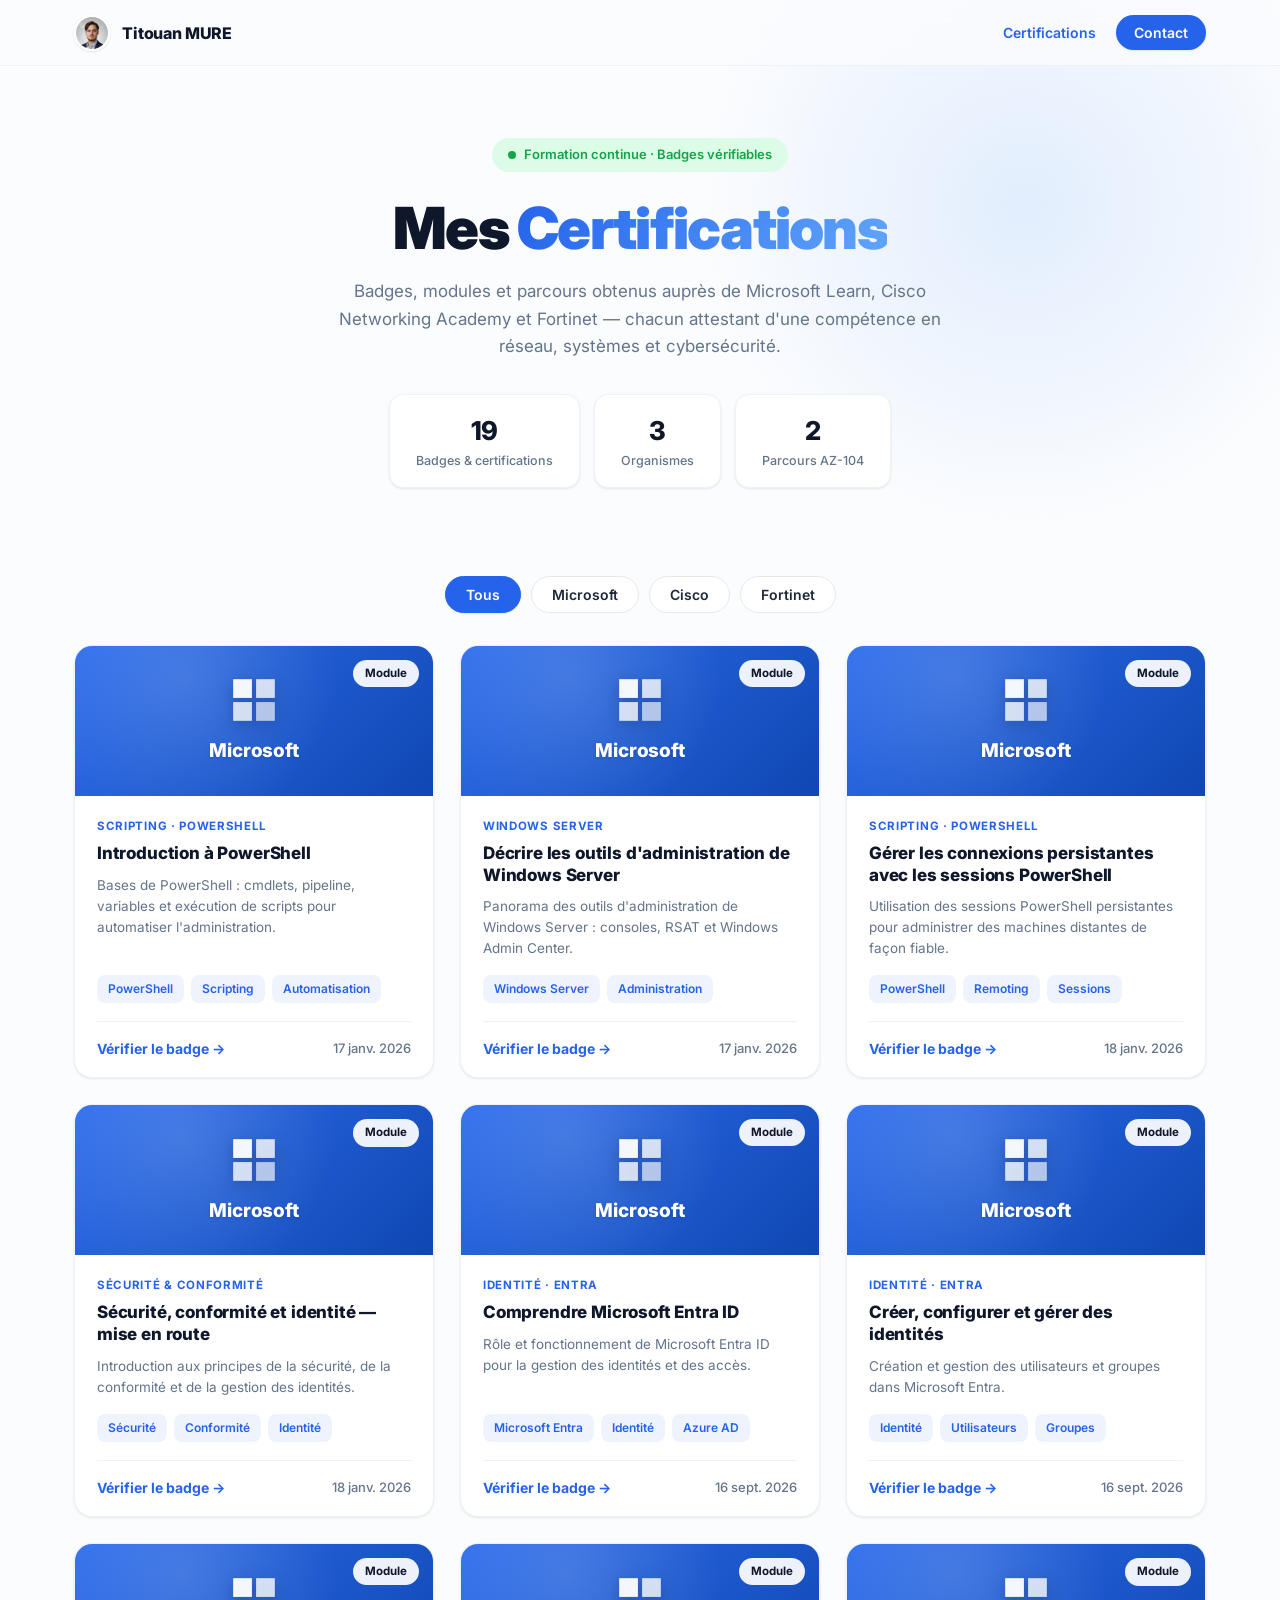
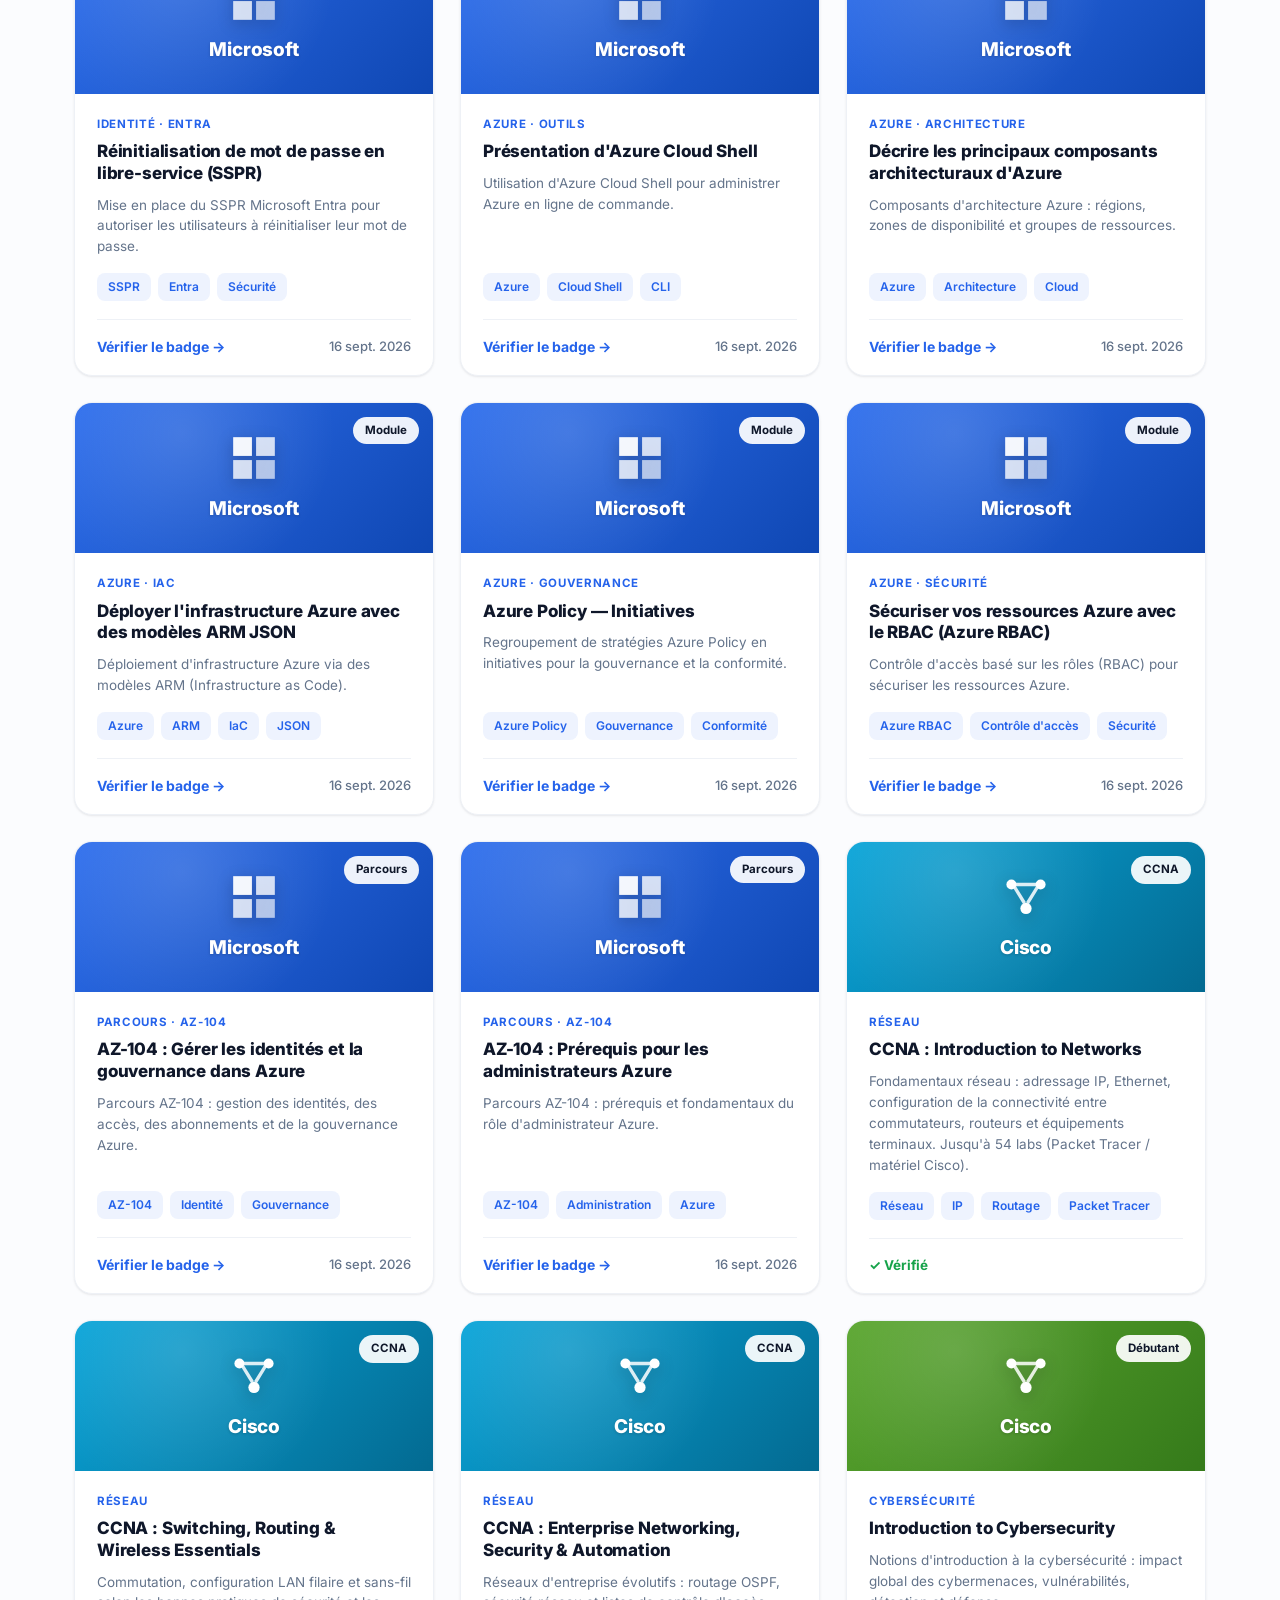
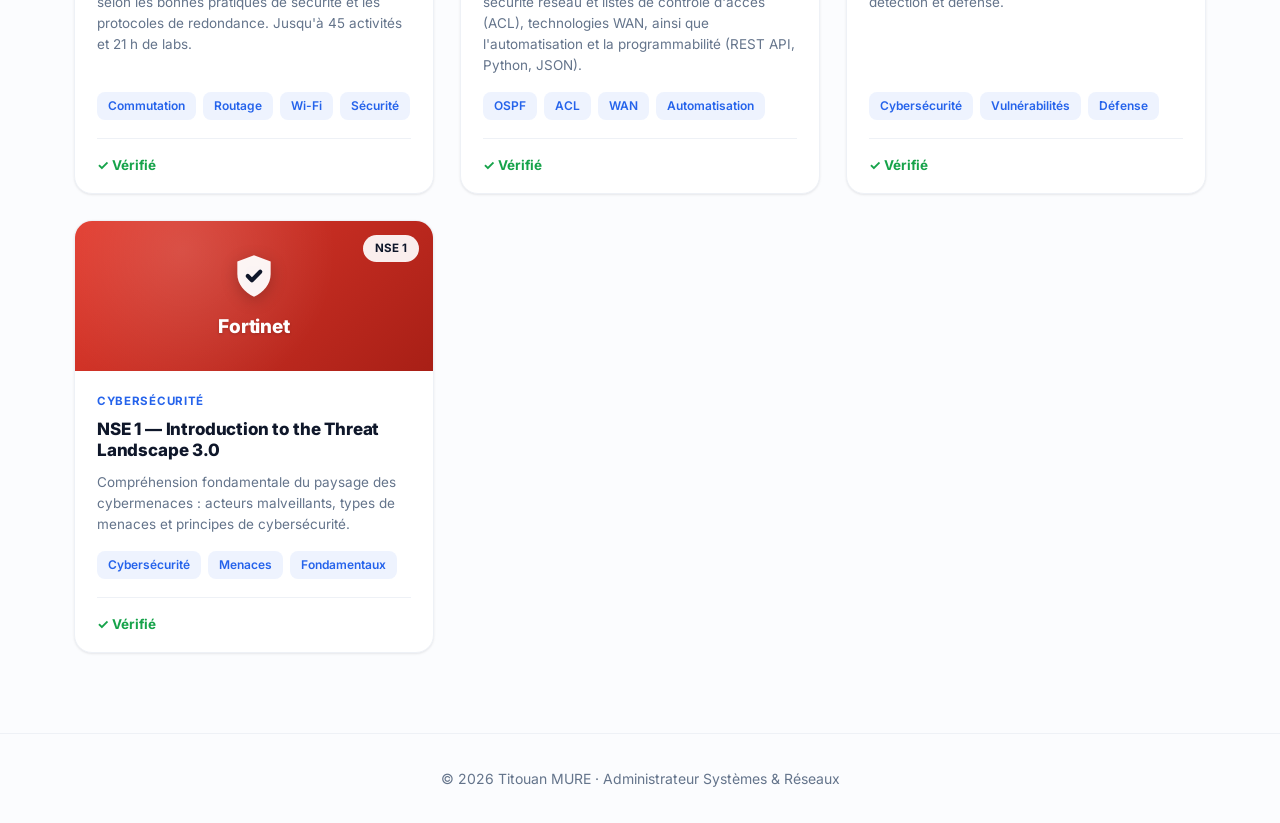
==== certifications.html @ 8bec6285 "💄 feat: photo de profil + popup de contact Personnalisation de l'en-tête et ajout d'un point de cont" ====
<!DOCTYPE html>
<html lang="fr">
<head>
<meta charset="UTF-8">
<meta name="viewport" content="width=device-width, initial-scale=1.0">
<title>Certifications — Titouan MURE</title>
<meta name="description" content="Certifications et badges de Titouan MURE — Microsoft Learn, Cisco Networking Academy, Fortinet.">
<link rel="preconnect" href="https://fonts.googleapis.com">
<link rel="preconnect" href="https://fonts.gstatic.com" crossorigin>
<link href="https://fonts.googleapis.com/css2?family=Inter:wght@400;500;600;700;800;900&display=swap" rel="stylesheet">
<style>
  :root{
    --blue:#2563eb;--blue-dark:#1d4ed8;--blue-light:#60a5fa;
    --ink:#0f172a;--ink-soft:#1e293b;--gray:#64748b;--gray-light:#94a3b8;
    --bg:#fbfcfe;--card:#ffffff;--border:#e5e7eb;--border-soft:#eef1f6;
    --green:#16a34a;--green-bg:#dcfce7;
    --shadow-sm:0 1px 2px rgba(15,23,42,.04),0 1px 3px rgba(15,23,42,.06);
    --shadow-lg:0 20px 40px -12px rgba(15,23,42,.16);
    --radius:18px;
  }
  *{margin:0;padding:0;box-sizing:border-box}
  html{scroll-behavior:smooth}
  body{
    font-family:'Inter',-apple-system,BlinkMacSystemFont,'Segoe UI',sans-serif;
    background:var(--bg);color:var(--ink);line-height:1.5;
    -webkit-font-smoothing:antialiased;min-height:100vh;position:relative;overflow-x:hidden;
  }
  body::before{
    content:"";position:fixed;top:-20%;right:-10%;width:60vw;height:60vw;
    background:radial-gradient(circle at center,rgba(96,165,250,.16),transparent 60%);
    z-index:0;pointer-events:none;
  }
  a{text-decoration:none;color:inherit}
  .container{max-width:1180px;margin:0 auto;padding:0 24px}

  /* NAV */
  nav{position:sticky;top:0;z-index:100;background:rgba(251,252,254,.8);
    backdrop-filter:blur(12px);-webkit-backdrop-filter:blur(12px);border-bottom:1px solid var(--border-soft);}
  .nav-inner{max-width:1180px;margin:0 auto;padding:14px 24px;display:flex;align-items:center;justify-content:space-between;gap:16px;}
  .brand{display:flex;align-items:center;gap:12px;font-weight:800;font-size:16px;letter-spacing:-.01em}
  .brand .avatar{width:36px;height:36px;border-radius:50%;object-fit:cover;
    box-shadow:var(--shadow-sm);border:2px solid #fff;}
  .nav-links{display:flex;align-items:center;gap:8px}
  .nav-links a{color:var(--gray);font-size:14px;font-weight:500;padding:8px 12px;border-radius:8px;transition:.15s}
  .nav-links a:hover{color:var(--ink);background:rgba(37,99,235,.06)}
  .nav-links a.active{color:var(--blue);font-weight:600}
  .btn-contact{background:var(--blue);color:#fff!important;padding:9px 18px!important;border-radius:999px;font-weight:600;box-shadow:var(--shadow-sm);transition:.15s;border:none;cursor:pointer;font-family:inherit;font-size:14px}
  .btn-contact:hover{background:var(--blue-dark)!important}
  @media(max-width:640px){.nav-links a:not(.btn-contact){display:none}}

  /* HEADER */
  header.page-head{position:relative;z-index:1;padding:72px 0 40px;text-align:center}
  .pill-badge{display:inline-flex;align-items:center;gap:8px;background:var(--green-bg);color:var(--green);
    font-size:13px;font-weight:600;padding:7px 16px;border-radius:999px;margin-bottom:26px}
  .pill-badge .dot{width:8px;height:8px;border-radius:50%;background:var(--green)}
  header.page-head h1{font-size:clamp(38px,6vw,58px);font-weight:900;letter-spacing:-.03em;line-height:1.05}
  header.page-head h1 .grad{background:linear-gradient(120deg,var(--blue),var(--blue-light));
    -webkit-background-clip:text;background-clip:text;color:transparent}
  header.page-head p{max-width:640px;margin:20px auto 0;color:var(--gray);font-size:17px;line-height:1.6}
  .stats{display:flex;justify-content:center;gap:14px;flex-wrap:wrap;margin-top:34px}
  .stat{background:var(--card);border:1px solid var(--border-soft);border-radius:14px;padding:16px 26px;box-shadow:var(--shadow-sm);min-width:120px}
  .stat .num{font-size:26px;font-weight:800;color:var(--ink);letter-spacing:-.02em}
  .stat .lbl{font-size:12.5px;color:var(--gray);font-weight:500;margin-top:2px}

  /* FILTERS */
  .filters{display:flex;gap:10px;flex-wrap:wrap;justify-content:center;position:relative;z-index:1;margin:48px 0 32px}
  .filter{background:var(--card);border:1px solid var(--border);color:var(--ink-soft);font-size:14px;font-weight:600;
    padding:9px 20px;border-radius:999px;cursor:pointer;transition:.15s;font-family:inherit}
  .filter:hover{border-color:var(--blue);color:var(--blue)}
  .filter.active{background:var(--blue);border-color:var(--blue);color:#fff;box-shadow:var(--shadow-sm)}

  /* GRID */
  .grid{display:grid;grid-template-columns:repeat(auto-fill,minmax(320px,1fr));gap:26px;position:relative;z-index:1;padding-bottom:80px}
  .card{background:var(--card);border:1px solid var(--border-soft);border-radius:var(--radius);overflow:hidden;
    box-shadow:var(--shadow-sm);transition:transform .2s,box-shadow .2s;display:flex;flex-direction:column}
  .card:hover{transform:translateY(-4px);box-shadow:var(--shadow-lg)}
  .card-banner{position:relative;height:150px;display:flex;flex-direction:column;align-items:center;justify-content:center;gap:12px;color:#fff}
  .card-banner::after{content:"";position:absolute;inset:0;background:radial-gradient(circle at 30% 20%,rgba(255,255,255,.14),transparent 55%)}
  .card-banner .issuer-ico{width:50px;height:50px;position:relative;z-index:1;filter:drop-shadow(0 4px 8px rgba(0,0,0,.22))}
  .card-banner .issuer-name{font-size:19px;font-weight:800;letter-spacing:-.01em;position:relative;z-index:1;text-shadow:0 1px 3px rgba(0,0,0,.18)}
  .card-banner .level{position:absolute;top:14px;right:14px;z-index:2;background:rgba(255,255,255,.92);color:var(--ink);
    font-size:11.5px;font-weight:700;padding:5px 12px;border-radius:999px;backdrop-filter:blur(4px)}
  .card-body{padding:22px 22px 18px;display:flex;flex-direction:column;flex:1}
  .card-cat{font-size:11.5px;font-weight:700;letter-spacing:.06em;text-transform:uppercase;color:var(--blue);margin-bottom:8px}
  .card-title{font-size:17px;font-weight:800;letter-spacing:-.01em;line-height:1.28;color:var(--ink)}
  .card-desc{color:var(--gray);font-size:13.5px;line-height:1.55;margin-top:10px;flex:1}
  .tags{display:flex;flex-wrap:wrap;gap:7px;margin-top:16px}
  .tag{font-size:12px;font-weight:600;padding:5px 11px;border-radius:8px;background:rgba(37,99,235,.08);color:var(--blue)}
  .card-foot{display:flex;align-items:center;justify-content:space-between;margin-top:18px;padding-top:16px;border-top:1px solid var(--border-soft)}
  .verify{display:inline-flex;align-items:center;gap:6px;color:var(--blue);font-size:14px;font-weight:700;transition:.15s}
  .verify:hover{gap:9px}
  .verified{display:inline-flex;align-items:center;gap:6px;color:var(--green);font-size:13.5px;font-weight:700}
  .card-date{font-size:13px;color:var(--gray);font-weight:500}

  footer{border-top:1px solid var(--border-soft);position:relative;z-index:1;padding:34px 0;text-align:center;color:var(--gray);font-size:14px}

  /* CONTACT MODAL */
  .modal-overlay{position:fixed;inset:0;z-index:200;background:rgba(15,23,42,.45);
    backdrop-filter:blur(4px);-webkit-backdrop-filter:blur(4px);
    display:flex;align-items:center;justify-content:center;padding:20px;
    opacity:0;visibility:hidden;transition:opacity .2s,visibility .2s}
  .modal-overlay.open{opacity:1;visibility:visible}
  .modal{background:var(--card);border-radius:22px;padding:28px 26px;max-width:400px;width:100%;
    box-shadow:var(--shadow-lg);transform:translateY(12px) scale(.98);transition:transform .2s;position:relative}
  .modal-overlay.open .modal{transform:translateY(0) scale(1)}
  .modal h3{font-size:21px;font-weight:800;letter-spacing:-.01em}
  .modal .sub{color:var(--gray);font-size:14px;margin-top:4px;margin-bottom:22px}
  .modal-close{position:absolute;top:18px;right:18px;width:32px;height:32px;border:none;cursor:pointer;
    background:var(--border-soft);border-radius:50%;color:var(--gray);font-size:16px;
    display:flex;align-items:center;justify-content:center;transition:.15s}
  .modal-close:hover{background:var(--border);color:var(--ink)}
  .contact-row{display:flex;align-items:center;gap:14px;padding:14px 16px;border-radius:14px;
    border:1px solid var(--border-soft);margin-bottom:12px;transition:.15s;color:var(--ink)}
  .contact-row:last-child{margin-bottom:0}
  .contact-row:hover{border-color:var(--blue);background:rgba(37,99,235,.04);transform:translateY(-1px)}
  .contact-row .ci{width:42px;height:42px;border-radius:11px;flex-shrink:0;
    display:flex;align-items:center;justify-content:center}
  .contact-row .ci.mail{background:rgba(37,99,235,.1)}
  .contact-row .ci.li{background:#0a66c2}
  .contact-row .ct{display:flex;flex-direction:column;min-width:0}
  .contact-row .ct .t{display:block;font-size:15px;font-weight:700;line-height:1.3}
  .contact-row .ct .d{display:block;font-size:13px;color:var(--gray);margin-top:2px;line-height:1.3;
    word-break:break-all}
</style>
</head>
<body id="top">

<nav>
  <div class="nav-inner">
    <a href="#top" class="brand"><img class="avatar" src="[data-uri]" alt="Titouan MURE"><span>Titouan MURE</span></a>
    <div class="nav-links">
      <a href="#top" class="active">Certifications</a>
      <button type="button" class="btn-contact" onclick="openContact()">Contact</button>
    </div>
  </div>
</nav>

<header class="page-head">
  <div class="container">
    <span class="pill-badge"><span class="dot"></span>Formation continue · Badges vérifiables</span>
    <h1>Mes <span class="grad">Certifications</span></h1>
    <p>Badges, modules et parcours obtenus auprès de Microsoft Learn, Cisco Networking Academy et Fortinet — chacun attestant d'une compétence en réseau, systèmes et cybersécurité.</p>
    <div class="stats" id="stats"></div>
  </div>
</header>

<div class="container">
  <div class="filters" id="filters"></div>
  <div class="grid" id="grid"></div>
</div>

<footer>
  <div class="container">© <span id="year"></span> Titouan MURE · Administrateur Systèmes &amp; Réseaux</div>
</footer>

<!-- CONTACT MODAL -->
<div class="modal-overlay" id="contactModal" onclick="if(event.target===this)closeContact()">
  <div class="modal" role="dialog" aria-modal="true" aria-label="Me contacter">
    <button class="modal-close" onclick="closeContact()" aria-label="Fermer">✕</button>
    <h3>Me contacter</h3>
    <p class="sub">Choisissez comment vous souhaitez me joindre</p>
    <a class="contact-row" href="mailto:t.murepro@gmail.com">
      <span class="ci mail">
        <svg width="20" height="20" viewBox="0 0 24 24" fill="none" stroke="#2563eb" stroke-width="2" stroke-linecap="round" stroke-linejoin="round"><rect x="2" y="4" width="20" height="16" rx="2"/><path d="m22 7-10 6L2 7"/></svg>
      </span>
      <span class="ct"><span class="t">Email</span><span class="d">t.murepro@gmail.com</span></span>
    </a>
    <a class="contact-row" href="https://www.linkedin.com/in/titouan-mure-adminsys/" target="_blank" rel="noopener">
      <span class="ci li">
        <svg width="20" height="20" viewBox="0 0 24 24" fill="#fff"><path d="M20.45 20.45h-3.55v-5.57c0-1.33-.02-3.04-1.85-3.04-1.85 0-2.14 1.45-2.14 2.94v5.66H9.35V9h3.41v1.56h.05c.47-.9 1.63-1.85 3.36-1.85 3.6 0 4.27 2.37 4.27 5.45v6.29zM5.34 7.43a2.06 2.06 0 1 1 0-4.12 2.06 2.06 0 0 1 0 4.12zM7.12 20.45H3.55V9h3.57v11.45zM22.22 0H1.77C.79 0 0 .77 0 1.72v20.56C0 23.23.79 24 1.77 24h20.45c.98 0 1.78-.77 1.78-1.72V1.72C24 .77 23.2 0 22.22 0z"/></svg>
      </span>
      <span class="ct"><span class="t">LinkedIn</span><span class="d">Titouan MURE</span></span>
    </a>
  </div>
</div>

<script>
function openContact(){document.getElementById('contactModal').classList.add('open')}
function closeContact(){document.getElementById('contactModal').classList.remove('open')}
document.addEventListener('keydown',e=>{if(e.key==='Escape')closeContact()});
</script>

<script>
/* ============================================================
   AJOUTER / MODIFIER UNE CERTIFICATION
   ------------------------------------------------------------
   Un objet = une carte. Champs :
     issuer    -> organisme, sert aussi de filtre ("Microsoft","Cisco","Fortinet")
     title     -> intitulé
     category  -> petite étiquette au-dessus du titre (majuscules auto)
     desc      -> courte description
     level     -> pastille en haut à droite ("Module","Parcours","CCNA"...)
     date      -> date affichée en bas (laisse "" si aucune)
     tags      -> ["Réseau","IP",...]
     verifyUrl -> lien de vérification (laisse "" -> affiche "✓ Vérifié")
     color     -> [optionnel] dégradé bannière ["#hex","#hex"] (sinon couleur de l'organisme)
   ============================================================ */

const certifications = [
  /* ---------- MICROSOFT LEARN ---------- */
  { issuer:"Microsoft", title:"Introduction à PowerShell", category:"Scripting · PowerShell", level:"Module", date:"17 janv. 2026",
    desc:"Bases de PowerShell : cmdlets, pipeline, variables et exécution de scripts pour automatiser l'administration.",
    tags:["PowerShell","Scripting","Automatisation"],
    verifyUrl:"https://learn.microsoft.com/fr-fr/users/titouanmure-6151/achievements/print/elhdlknp" },

  { issuer:"Microsoft", title:"Décrire les outils d'administration de Windows Server", category:"Windows Server", level:"Module", date:"17 janv. 2026",
    desc:"Panorama des outils d'administration de Windows Server : consoles, RSAT et Windows Admin Center.",
    tags:["Windows Server","Administration"],
    verifyUrl:"https://learn.microsoft.com/fr-fr/users/titouanmure-6151/achievements/print/cym8adb9" },

  { issuer:"Microsoft", title:"Gérer les connexions persistantes avec les sessions PowerShell", category:"Scripting · PowerShell", level:"Module", date:"18 janv. 2026",
    desc:"Utilisation des sessions PowerShell persistantes pour administrer des machines distantes de façon fiable.",
    tags:["PowerShell","Remoting","Sessions"],
    verifyUrl:"https://learn.microsoft.com/fr-fr/users/titouanmure-6151/achievements/print/zd6paz72" },

  { issuer:"Microsoft", title:"Sécurité, conformité et identité — mise en route", category:"Sécurité & Conformité", level:"Module", date:"18 janv. 2026",
    desc:"Introduction aux principes de la sécurité, de la conformité et de la gestion des identités.",
    tags:["Sécurité","Conformité","Identité"],
    verifyUrl:"https://learn.microsoft.com/fr-fr/users/titouanmure-6151/achievements/print/wvb7akmn" },

  { issuer:"Microsoft", title:"Comprendre Microsoft Entra ID", category:"Identité · Entra", level:"Module", date:"16 sept. 2026",
    desc:"Rôle et fonctionnement de Microsoft Entra ID pour la gestion des identités et des accès.",
    tags:["Microsoft Entra","Identité","Azure AD"],
    verifyUrl:"https://learn.microsoft.com/fr-fr/users/titouanmure-6151/achievements/print/egr44m9p" },

  { issuer:"Microsoft", title:"Créer, configurer et gérer des identités", category:"Identité · Entra", level:"Module", date:"16 sept. 2026",
    desc:"Création et gestion des utilisateurs et groupes dans Microsoft Entra.",
    tags:["Identité","Utilisateurs","Groupes"],
    verifyUrl:"https://learn.microsoft.com/fr-fr/users/titouanmure-6151/achievements/print/crdumbf9" },

  { issuer:"Microsoft", title:"Réinitialisation de mot de passe en libre-service (SSPR)", category:"Identité · Entra", level:"Module", date:"16 sept. 2026",
    desc:"Mise en place du SSPR Microsoft Entra pour autoriser les utilisateurs à réinitialiser leur mot de passe.",
    tags:["SSPR","Entra","Sécurité"],
    verifyUrl:"https://learn.microsoft.com/fr-fr/users/titouanmure-6151/achievements/print/y4u7ub5r" },

  { issuer:"Microsoft", title:"Présentation d'Azure Cloud Shell", category:"Azure · Outils", level:"Module", date:"16 sept. 2026",
    desc:"Utilisation d'Azure Cloud Shell pour administrer Azure en ligne de commande.",
    tags:["Azure","Cloud Shell","CLI"],
    verifyUrl:"https://learn.microsoft.com/fr-fr/users/titouanmure-6151/achievements/print/y49y9d5r" },

  { issuer:"Microsoft", title:"Décrire les principaux composants architecturaux d'Azure", category:"Azure · Architecture", level:"Module", date:"16 sept. 2026",
    desc:"Composants d'architecture Azure : régions, zones de disponibilité et groupes de ressources.",
    tags:["Azure","Architecture","Cloud"],
    verifyUrl:"https://learn.microsoft.com/fr-fr/users/titouanmure-6151/achievements/print/bu2j4kfd" },

  { issuer:"Microsoft", title:"Déployer l'infrastructure Azure avec des modèles ARM JSON", category:"Azure · IaC", level:"Module", date:"16 sept. 2026",
    desc:"Déploiement d'infrastructure Azure via des modèles ARM (Infrastructure as Code).",
    tags:["Azure","ARM","IaC","JSON"],
    verifyUrl:"https://learn.microsoft.com/fr-fr/users/titouanmure-6151/achievements/print/crduwpv9" },

  { issuer:"Microsoft", title:"Azure Policy — Initiatives", category:"Azure · Gouvernance", level:"Module", date:"16 sept. 2026",
    desc:"Regroupement de stratégies Azure Policy en initiatives pour la gouvernance et la conformité.",
    tags:["Azure Policy","Gouvernance","Conformité"],
    verifyUrl:"https://learn.microsoft.com/fr-fr/users/titouanmure-6151/achievements/print/fecrrc3x" },

  { issuer:"Microsoft", title:"Sécuriser vos ressources Azure avec le RBAC (Azure RBAC)", category:"Azure · Sécurité", level:"Module", date:"16 sept. 2026",
    desc:"Contrôle d'accès basé sur les rôles (RBAC) pour sécuriser les ressources Azure.",
    tags:["Azure RBAC","Contrôle d'accès","Sécurité"],
    verifyUrl:"https://learn.microsoft.com/fr-fr/users/titouanmure-6151/achievements/print/abh26pr7" },

  /* ---------- MICROSOFT — PARCOURS / TROPHÉES AZ-104 ---------- */
  { issuer:"Microsoft", title:"AZ-104 : Gérer les identités et la gouvernance dans Azure", category:"Parcours · AZ-104", level:"Parcours", date:"16 sept. 2026",
    desc:"Parcours AZ-104 : gestion des identités, des accès, des abonnements et de la gouvernance Azure.",
    tags:["AZ-104","Identité","Gouvernance"],
    verifyUrl:"https://learn.microsoft.com/fr-fr/users/titouanmure-6151/achievements/print/wmgxgebn?tab=tab-learning-paths" },

  { issuer:"Microsoft", title:"AZ-104 : Prérequis pour les administrateurs Azure", category:"Parcours · AZ-104", level:"Parcours", date:"16 sept. 2026",
    desc:"Parcours AZ-104 : prérequis et fondamentaux du rôle d'administrateur Azure.",
    tags:["AZ-104","Administration","Azure"],
    verifyUrl:"https://learn.microsoft.com/fr-fr/users/titouanmure-6151/achievements/print/3zs8xbph?tab=tab-learning-paths" },

  /* ---------- CISCO NETWORKING ACADEMY ---------- */
  { issuer:"Cisco", title:"CCNA : Introduction to Networks", category:"Réseau", level:"CCNA", date:"",
    desc:"Fondamentaux réseau : adressage IP, Ethernet, configuration de la connectivité entre commutateurs, routeurs et équipements terminaux. Jusqu'à 54 labs (Packet Tracer / matériel Cisco).",
    tags:["Réseau","IP","Routage","Packet Tracer"], verifyUrl:"" },

  { issuer:"Cisco", title:"CCNA : Switching, Routing & Wireless Essentials", category:"Réseau", level:"CCNA", date:"",
    desc:"Commutation, configuration LAN filaire et sans-fil selon les bonnes pratiques de sécurité et les protocoles de redondance. Jusqu'à 45 activités et 21 h de labs.",
    tags:["Commutation","Routage","Wi-Fi","Sécurité"], verifyUrl:"" },

  { issuer:"Cisco", title:"CCNA : Enterprise Networking, Security & Automation", category:"Réseau", level:"CCNA", date:"",
    desc:"Réseaux d'entreprise évolutifs : routage OSPF, sécurité réseau et listes de contrôle d'accès (ACL), technologies WAN, ainsi que l'automatisation et la programmabilité (REST API, Python, JSON).",
    tags:["OSPF","ACL","WAN","Automatisation"], verifyUrl:"" },

  { issuer:"Cisco", title:"Introduction to Cybersecurity", category:"Cybersécurité", level:"Débutant", date:"",
    desc:"Notions d'introduction à la cybersécurité : impact global des cybermenaces, vulnérabilités, détection et défense.",
    tags:["Cybersécurité","Vulnérabilités","Défense"], verifyUrl:"", color:["#5aa62f","#357a1a"] },

  /* ---------- FORTINET ---------- */
  { issuer:"Fortinet", title:"NSE 1 — Introduction to the Threat Landscape 3.0", category:"Cybersécurité", level:"NSE 1", date:"",
    desc:"Compréhension fondamentale du paysage des cybermenaces : acteurs malveillants, types de menaces et principes de cybersécurité.",
    tags:["Cybersécurité","Menaces","Fondamentaux"], verifyUrl:"" }
];

/* Couleurs / logo par organisme */
const ISSUERS = {
  "Microsoft":{ grad:["#2f6fed","#0f47b3"], ico:"microsoft" },
  "Cisco"    :{ grad:["#0aa5d9","#036a91"], ico:"network" },
  "Fortinet" :{ grad:["#e23b2e","#a81f16"], ico:"shield" },
  "_default" :{ grad:["#334155","#0f172a"], ico:"award" }
};

const ICONS = {
  microsoft:'<svg class="issuer-ico" viewBox="0 0 24 24"><rect x="2" y="2" width="9" height="9" fill="#fff" opacity=".95"/><rect x="13" y="2" width="9" height="9" fill="#fff" opacity=".8"/><rect x="2" y="13" width="9" height="9" fill="#fff" opacity=".8"/><rect x="13" y="13" width="9" height="9" fill="#fff" opacity=".65"/></svg>',
  network:'<svg class="issuer-ico" viewBox="0 0 24 24" fill="none"><path d="M6.6 7.4 11.3 15M17.4 7.4 12.7 15M7 6h10" stroke="#fff" stroke-width="1.6" opacity=".85"/><circle cx="5" cy="6" r="2.4" fill="#fff"/><circle cx="19" cy="6" r="2.4" fill="#fff"/><circle cx="12" cy="17.5" r="2.7" fill="#fff"/></svg>',
  shield:'<svg class="issuer-ico" viewBox="0 0 24 24" fill="none"><path d="M12 2l8 3v6c0 5-3.4 8.6-8 11-4.6-2.4-8-6-8-11V5l8-3z" fill="#fff" opacity=".95"/><path d="M9 12l2 2 4-4" stroke="#0f172a" stroke-width="2" stroke-linecap="round" stroke-linejoin="round"/></svg>',
  award:'<svg class="issuer-ico" viewBox="0 0 24 24" fill="none"><circle cx="12" cy="9" r="6" fill="#fff" opacity=".95"/><path d="M8 14l-2 7 6-3 6 3-2-7" fill="#fff" opacity=".85"/></svg>'
};

const grid=document.getElementById('grid');
const filtersEl=document.getElementById('filters');
const statsEl=document.getElementById('stats');
document.getElementById('year').textContent=new Date().getFullYear();

/* Stats */
const organismes=new Set(certifications.map(c=>c.issuer)).size;
const parcours=certifications.filter(c=>c.level==="Parcours").length;
statsEl.innerHTML=`
  <div class="stat"><div class="num">${certifications.length}</div><div class="lbl">Badges &amp; certifications</div></div>
  <div class="stat"><div class="num">${organismes}</div><div class="lbl">Organismes</div></div>
  <div class="stat"><div class="num">${parcours}</div><div class="lbl">Parcours AZ-104</div></div>
`;

/* Filtres (par organisme) */
const issuers=["Tous",...[...new Set(certifications.map(c=>c.issuer))]];
let current="Tous";
issuers.forEach(name=>{
  const b=document.createElement('button');
  b.className='filter'+(name==="Tous"?' active':'');
  b.textContent=name;
  b.onclick=()=>{current=name;document.querySelectorAll('.filter').forEach(f=>f.classList.remove('active'));b.classList.add('active');render();};
  filtersEl.appendChild(b);
});

function card(c){
  const meta=ISSUERS[c.issuer]||ISSUERS._default;
  const grad=c.color||meta.grad;
  const ico=ICONS[meta.ico]||ICONS.award;
  const banner=`background:linear-gradient(135deg,${grad[0]},${grad[1]});`;
  const tags=(c.tags||[]).map(t=>`<span class="tag">${t}</span>`).join('');
  const foot=c.verifyUrl
    ? `<a class="verify" href="${c.verifyUrl}" target="_blank" rel="noopener">Vérifier le badge →</a>`
    : `<span class="verified">✓ Vérifié</span>`;
  return `
  <div class="card">
    <div class="card-banner" style="${banner}">
      ${c.level?`<span class="level">${c.level}</span>`:''}
      ${ico}
      <span class="issuer-name">${c.issuer}</span>
    </div>
    <div class="card-body">
      ${c.category?`<div class="card-cat">${c.category}</div>`:''}
      <div class="card-title">${c.title}</div>
      ${c.desc?`<div class="card-desc">${c.desc}</div>`:''}
      ${tags?`<div class="tags">${tags}</div>`:''}
      <div class="card-foot">${foot}<span class="card-date">${c.date||''}</span></div>
    </div>
  </div>`;
}

function render(){
  const list=current==="Tous"?certifications:certifications.filter(c=>c.issuer===current);
  grid.innerHTML=list.map(card).join('');
}
render();
</script>
</body>
</html>
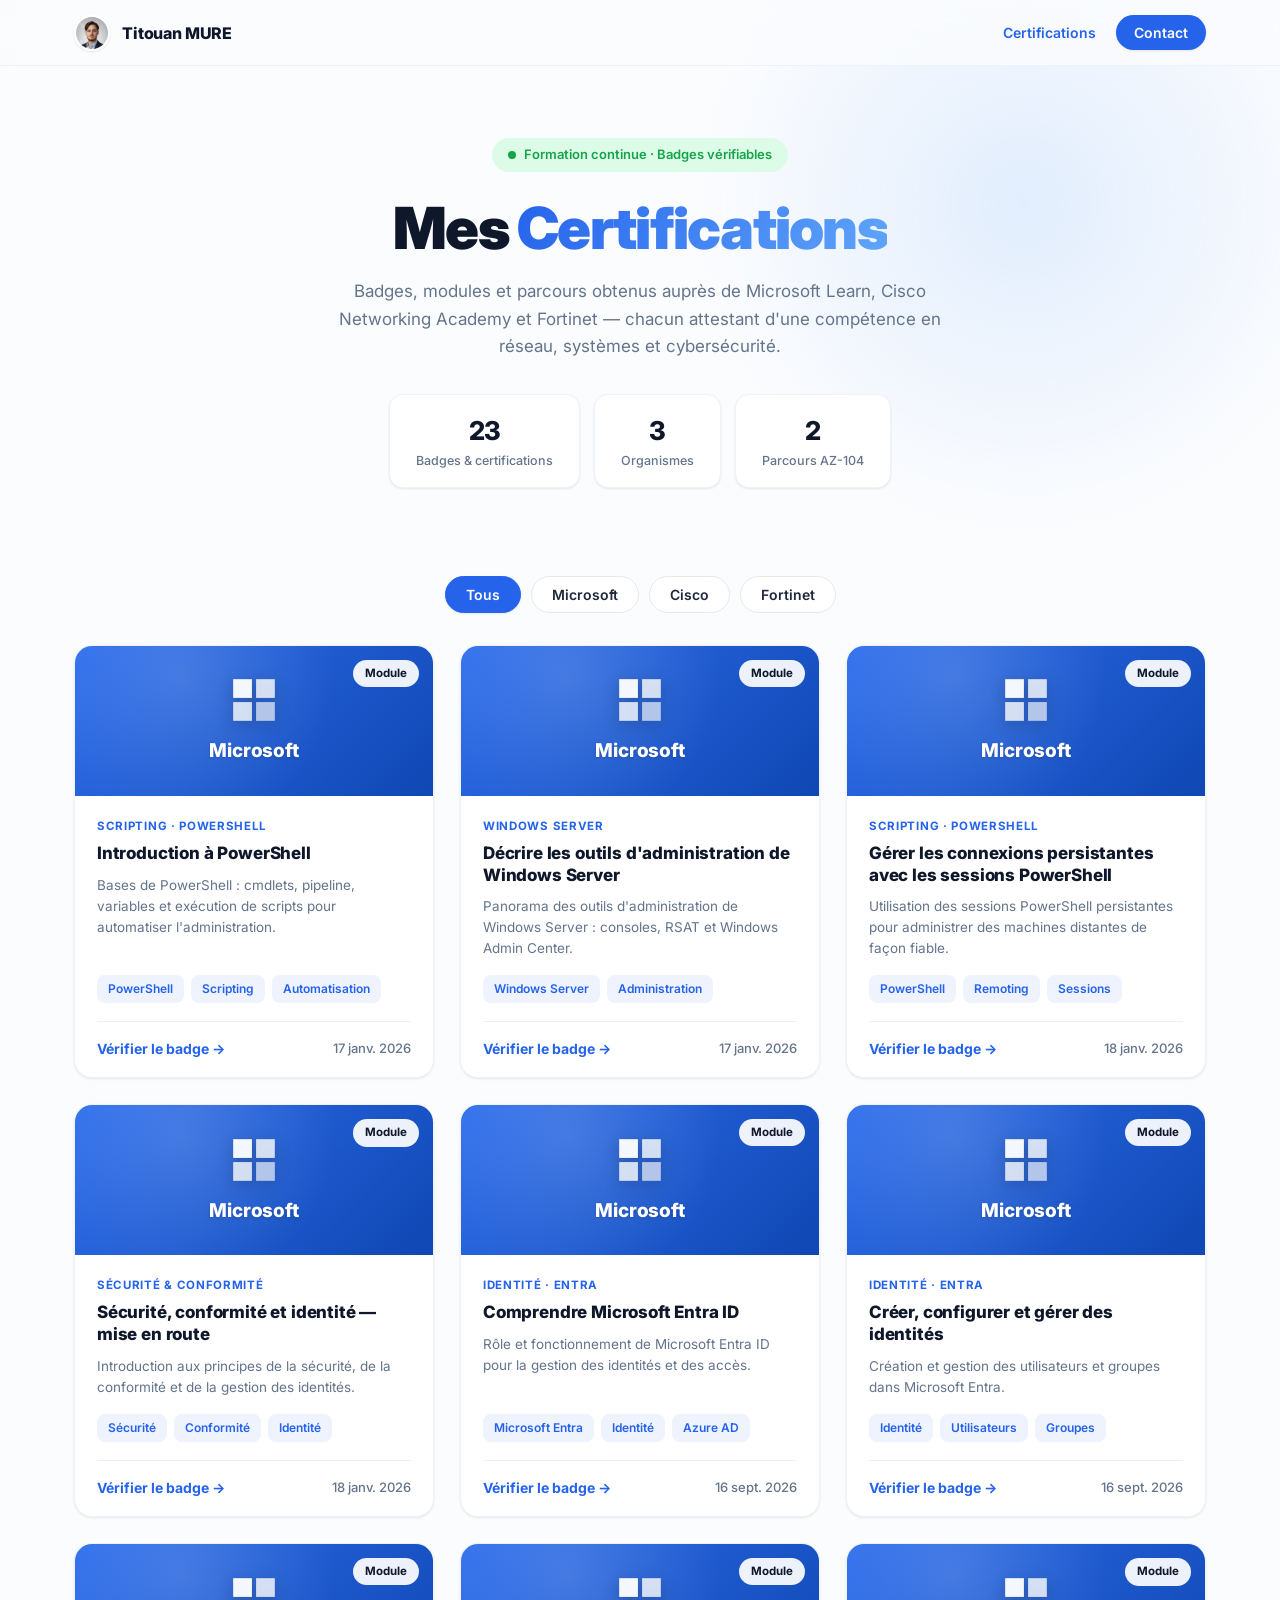
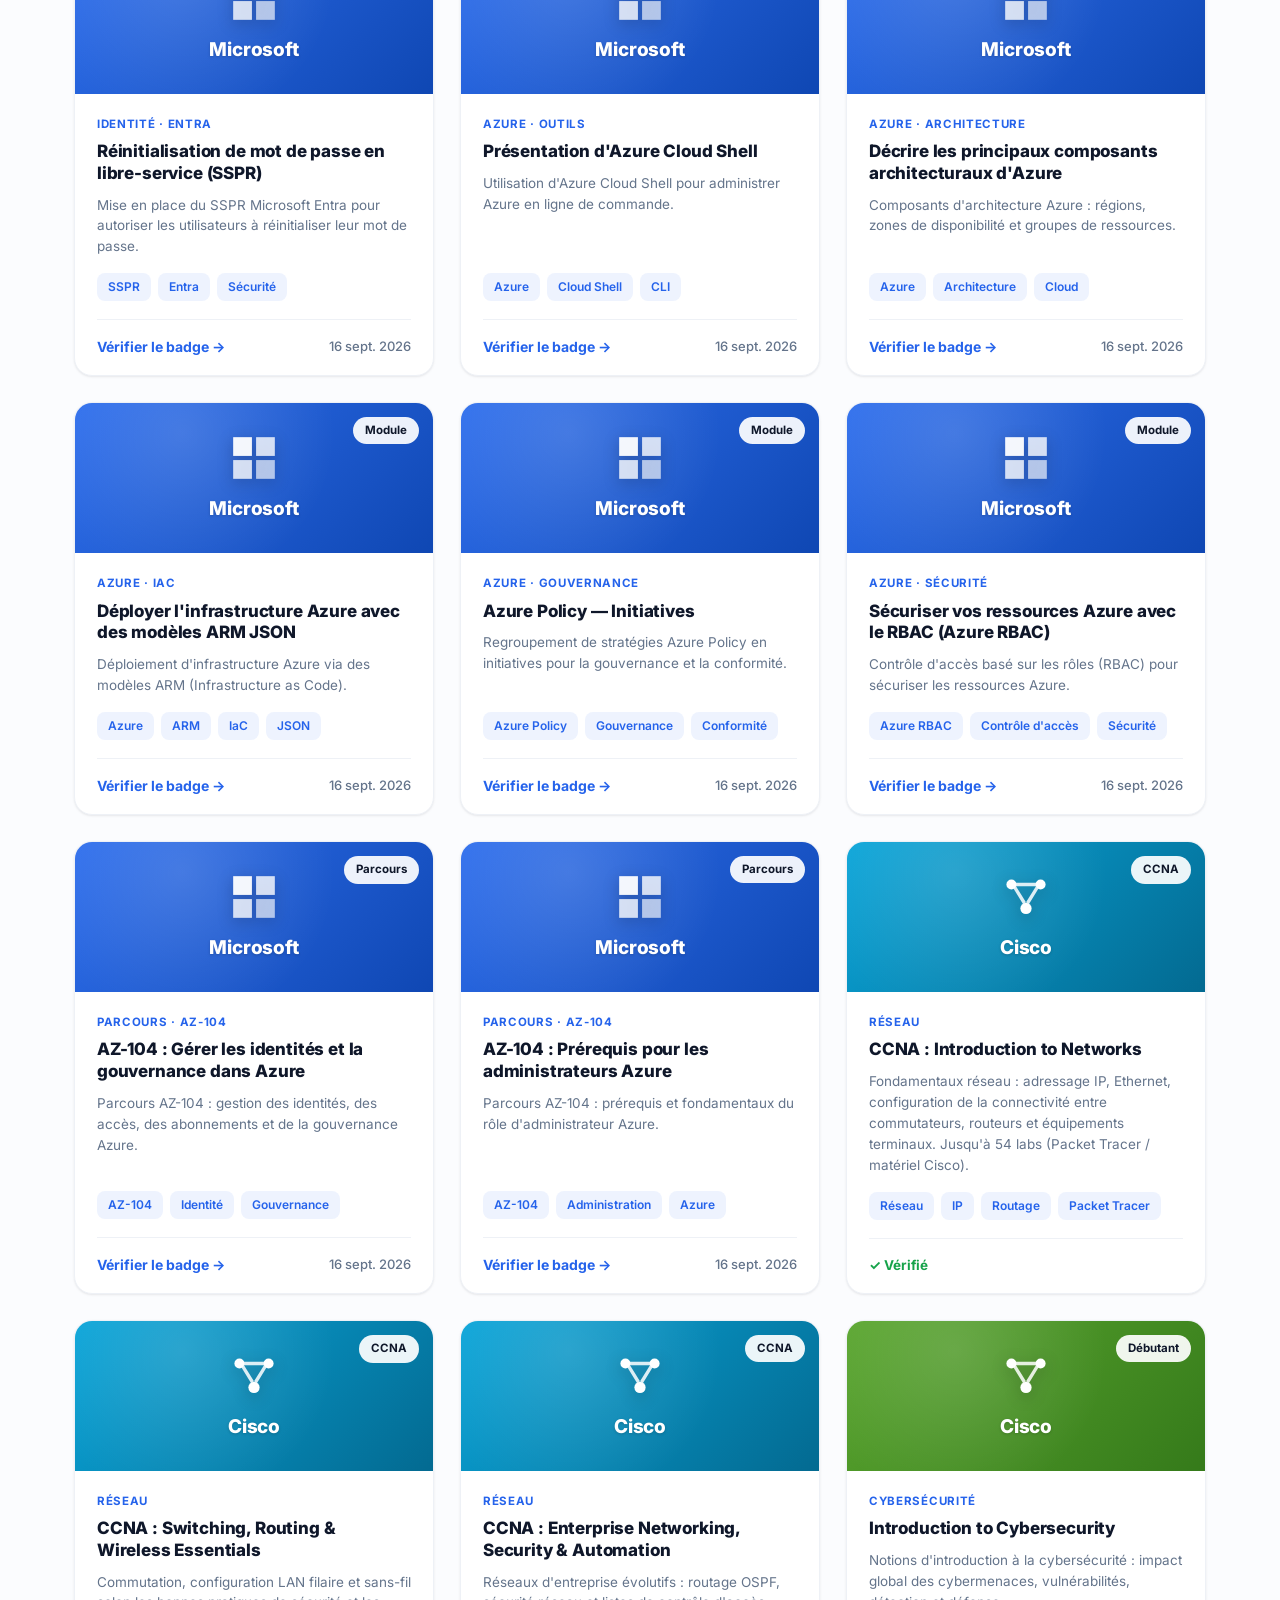
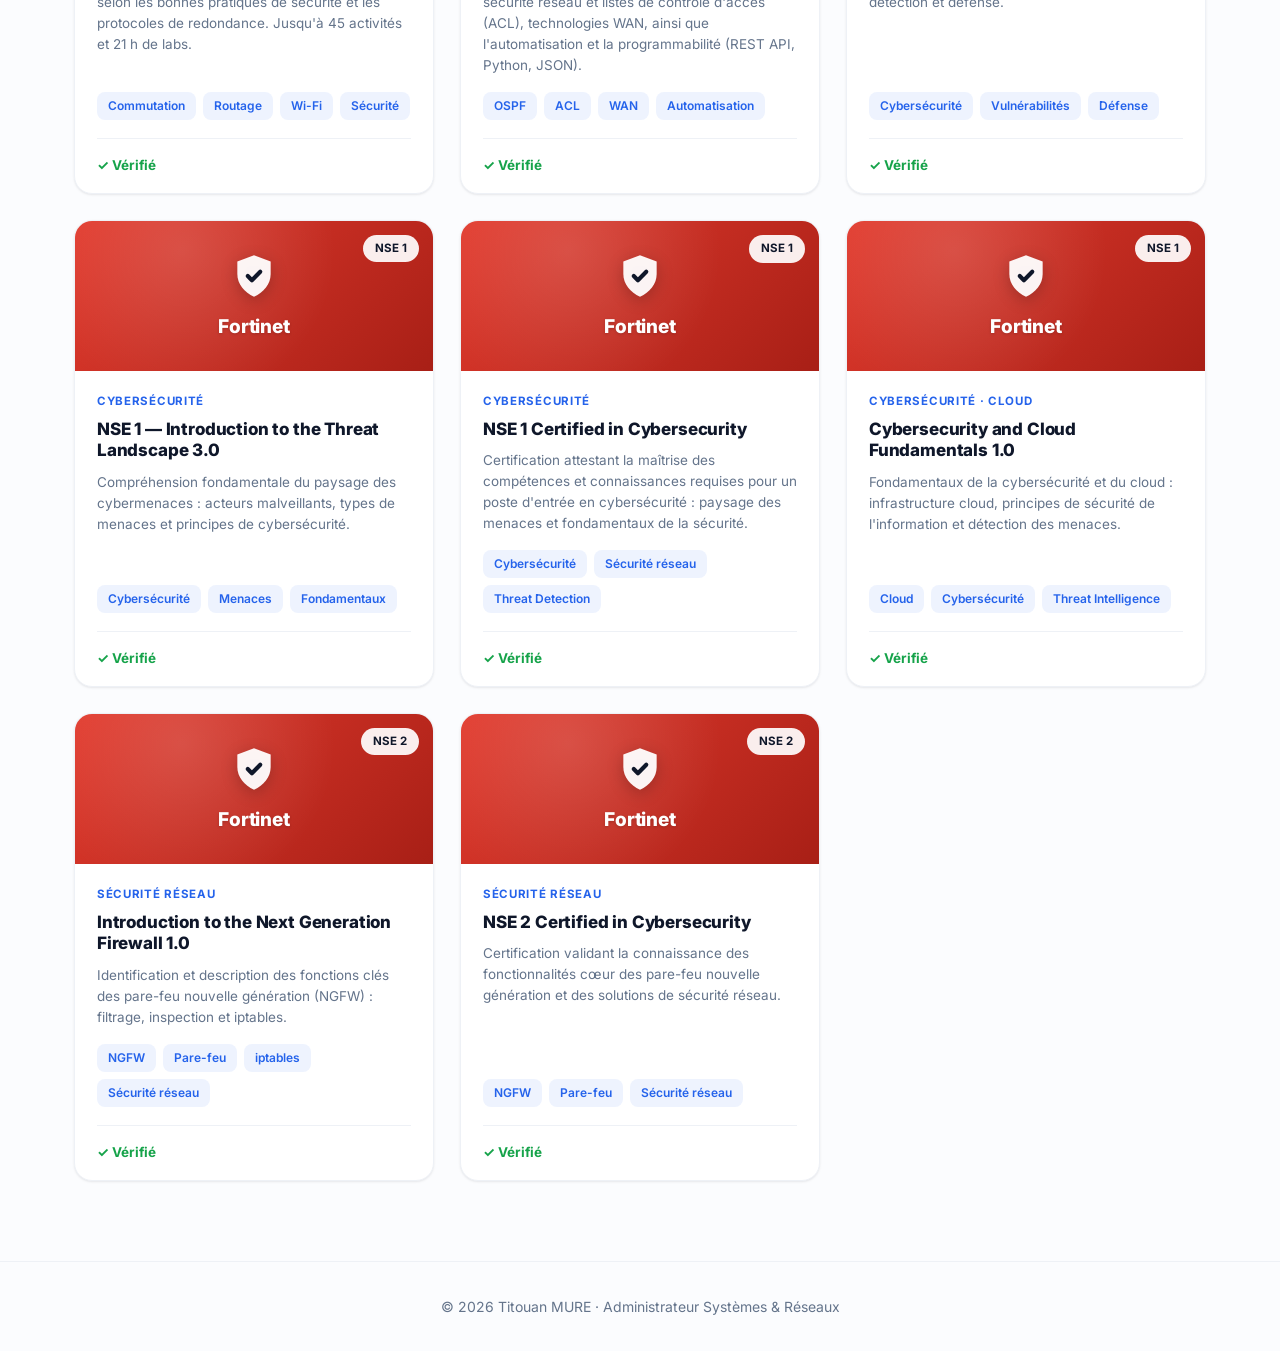
==== commit 5029e9ca: "✨ add: 4 nouveaux badges Fortinet (NSE 1 & NSE 2) Ajout des badges Fortinet NSE 1 Certified, Cyberse" ====
--- a/certifications.html
+++ b/certifications.html
@@ -289,7 +289,23 @@
   /* ---------- FORTINET ---------- */
   { issuer:"Fortinet", title:"NSE 1 — Introduction to the Threat Landscape 3.0", category:"Cybersécurité", level:"NSE 1", date:"",
     desc:"Compréhension fondamentale du paysage des cybermenaces : acteurs malveillants, types de menaces et principes de cybersécurité.",
-    tags:["Cybersécurité","Menaces","Fondamentaux"], verifyUrl:"" }
+    tags:["Cybersécurité","Menaces","Fondamentaux"], verifyUrl:"" },
+
+  { issuer:"Fortinet", title:"NSE 1 Certified in Cybersecurity", category:"Cybersécurité", level:"NSE 1", date:"",
+    desc:"Certification attestant la maîtrise des compétences et connaissances requises pour un poste d'entrée en cybersécurité : paysage des menaces et fondamentaux de la sécurité.",
+    tags:["Cybersécurité","Sécurité réseau","Threat Detection"], verifyUrl:"" },
+
+  { issuer:"Fortinet", title:"Cybersecurity and Cloud Fundamentals 1.0", category:"Cybersécurité · Cloud", level:"NSE 1", date:"",
+    desc:"Fondamentaux de la cybersécurité et du cloud : infrastructure cloud, principes de sécurité de l'information et détection des menaces.",
+    tags:["Cloud","Cybersécurité","Threat Intelligence"], verifyUrl:"" },
+
+  { issuer:"Fortinet", title:"Introduction to the Next Generation Firewall 1.0", category:"Sécurité réseau", level:"NSE 2", date:"",
+    desc:"Identification et description des fonctions clés des pare-feu nouvelle génération (NGFW) : filtrage, inspection et iptables.",
+    tags:["NGFW","Pare-feu","iptables","Sécurité réseau"], verifyUrl:"" },
+
+  { issuer:"Fortinet", title:"NSE 2 Certified in Cybersecurity", category:"Sécurité réseau", level:"NSE 2", date:"",
+    desc:"Certification validant la connaissance des fonctionnalités cœur des pare-feu nouvelle génération et des solutions de sécurité réseau.",
+    tags:["NGFW","Pare-feu","Sécurité réseau"], verifyUrl:"" }
 ];
 
 /* Couleurs / logo par organisme */
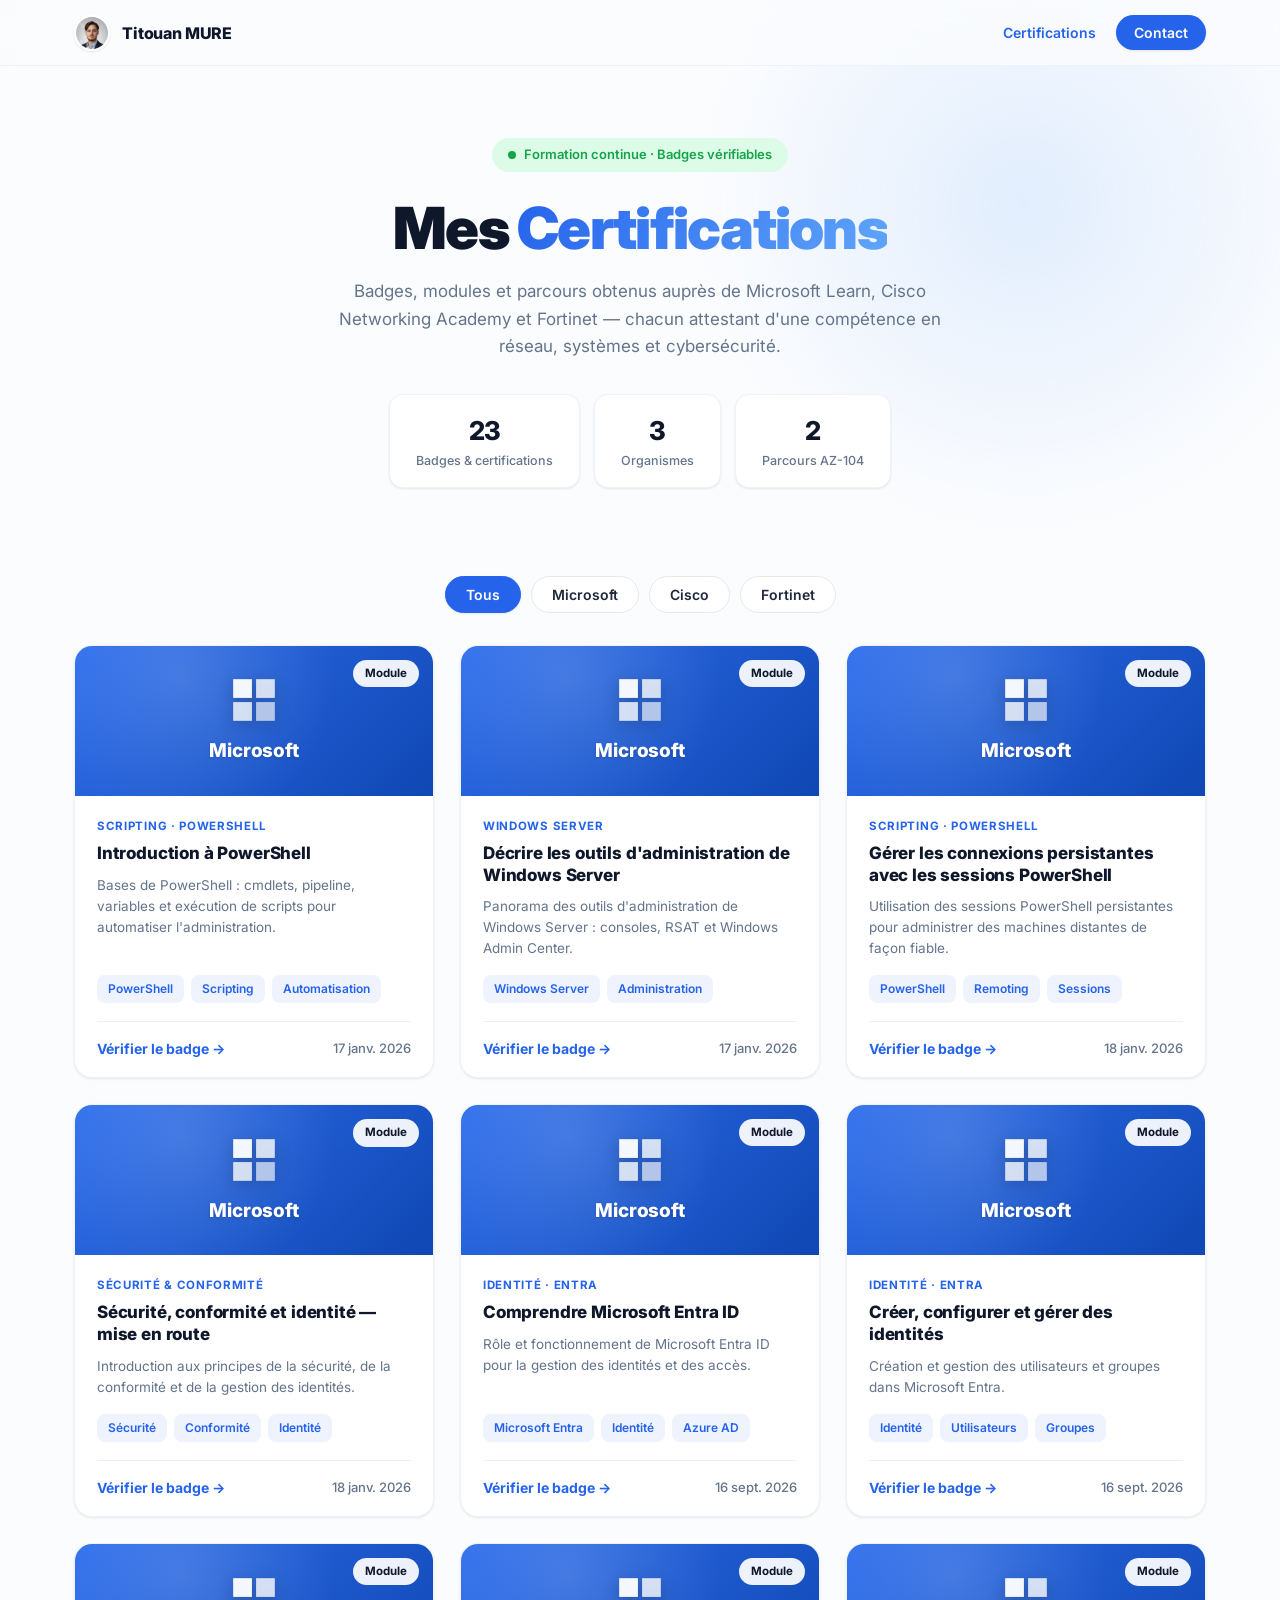
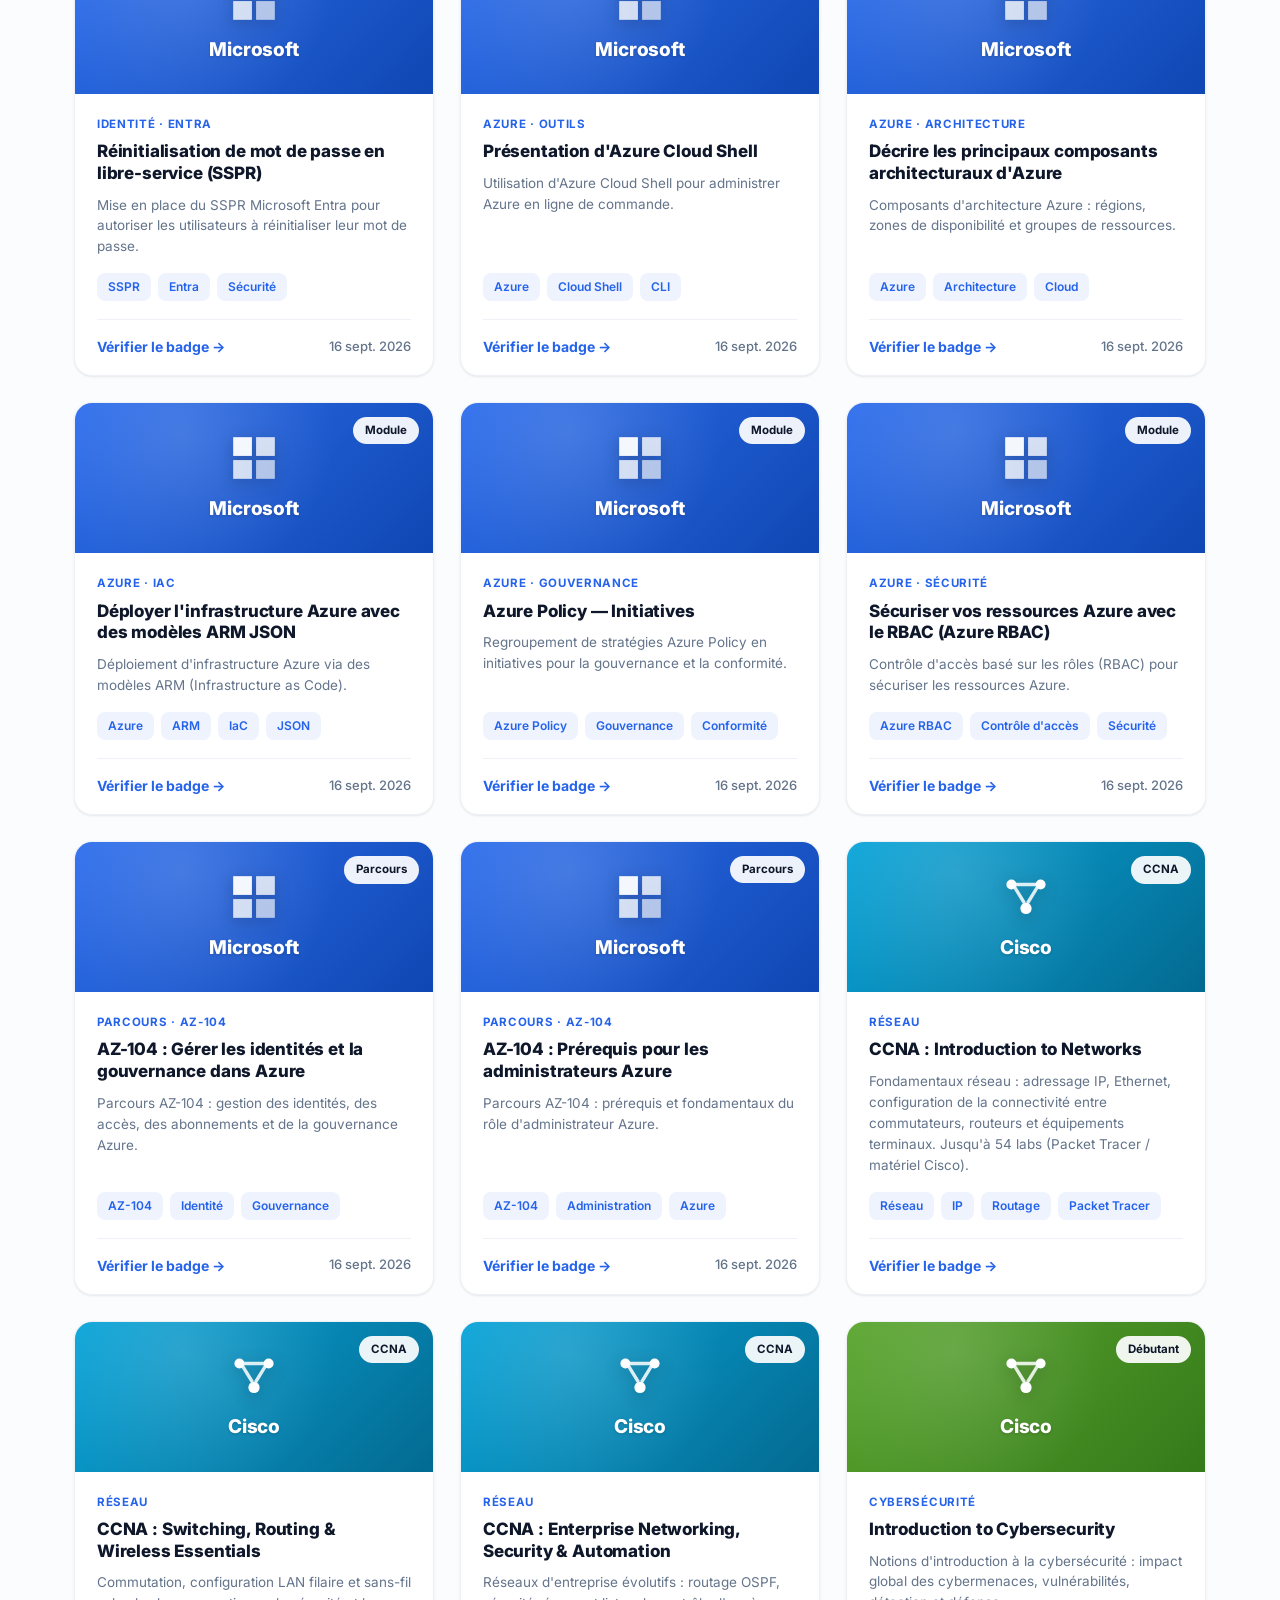
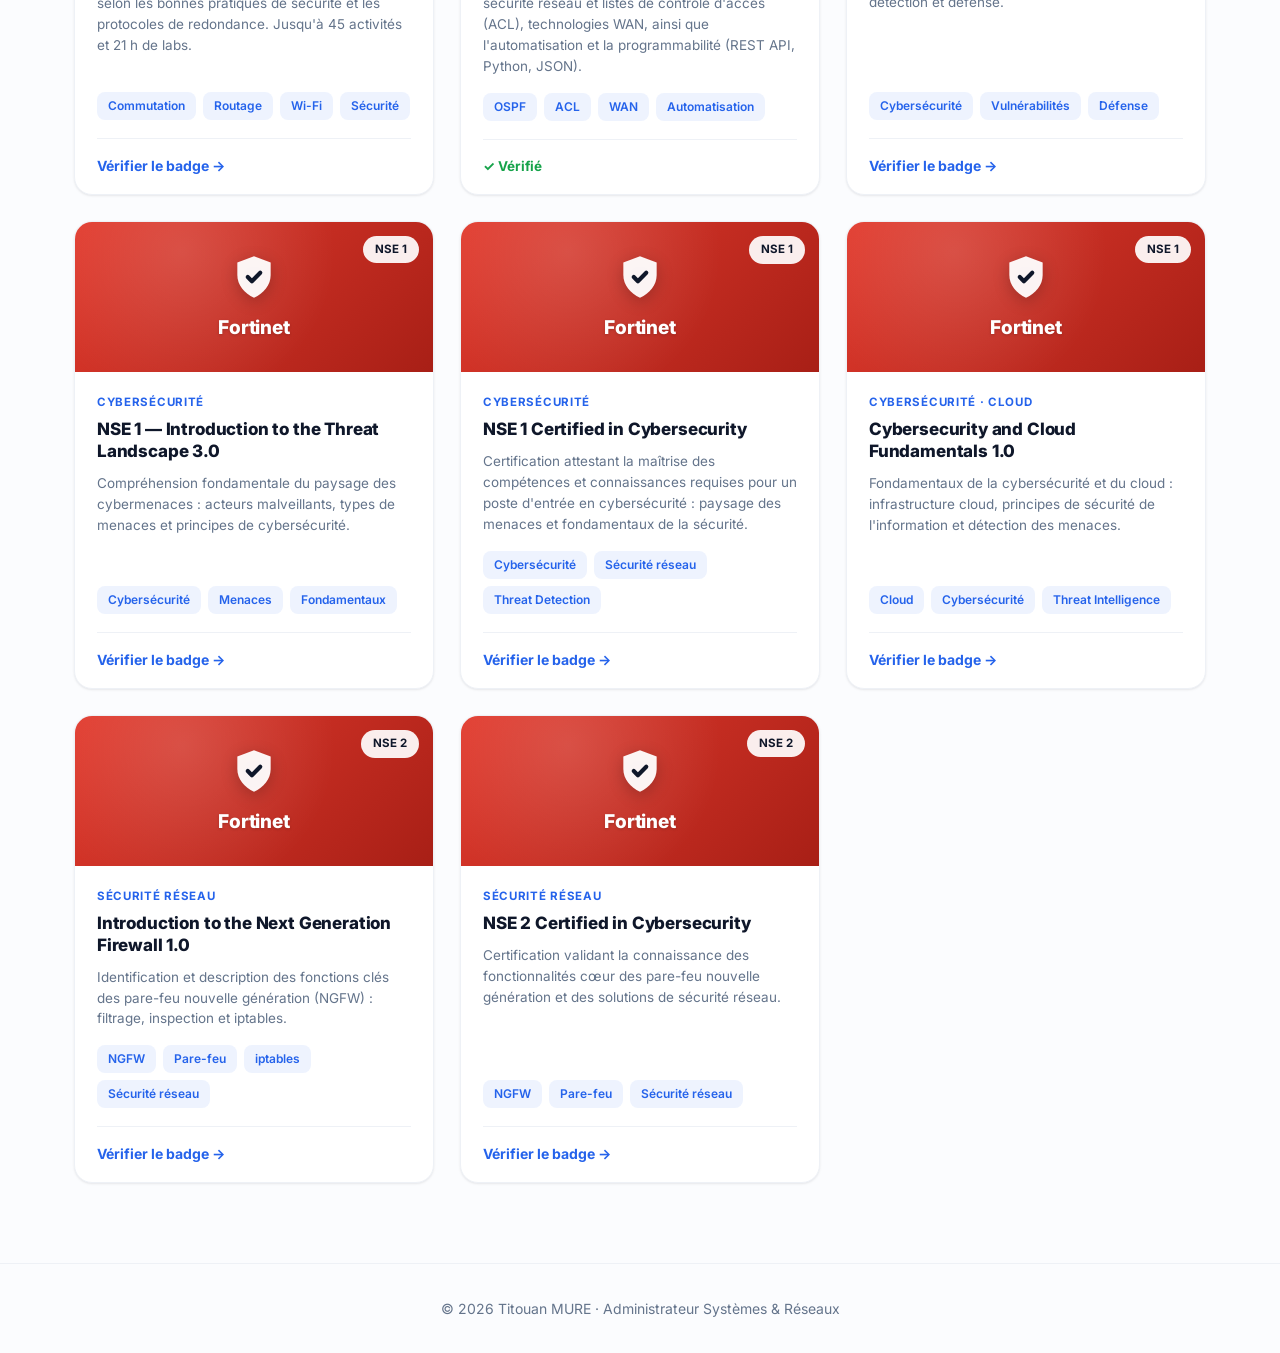
==== commit f25b8874: "🔗 add: liens de vérification Credly sur les badges Ajout des liens Credly (bouton « Vérifier le badg" ====
--- a/certifications.html
+++ b/certifications.html
@@ -272,11 +272,11 @@
   /* ---------- CISCO NETWORKING ACADEMY ---------- */
   { issuer:"Cisco", title:"CCNA : Introduction to Networks", category:"Réseau", level:"CCNA", date:"",
     desc:"Fondamentaux réseau : adressage IP, Ethernet, configuration de la connectivité entre commutateurs, routeurs et équipements terminaux. Jusqu'à 54 labs (Packet Tracer / matériel Cisco).",
-    tags:["Réseau","IP","Routage","Packet Tracer"], verifyUrl:"" },
+    tags:["Réseau","IP","Routage","Packet Tracer"], verifyUrl:"https://www.credly.com/badges/b4e71b76-3096-419b-9448-f739eb735b3b/linked_in_profile" },
 
   { issuer:"Cisco", title:"CCNA : Switching, Routing & Wireless Essentials", category:"Réseau", level:"CCNA", date:"",
     desc:"Commutation, configuration LAN filaire et sans-fil selon les bonnes pratiques de sécurité et les protocoles de redondance. Jusqu'à 45 activités et 21 h de labs.",
-    tags:["Commutation","Routage","Wi-Fi","Sécurité"], verifyUrl:"" },
+    tags:["Commutation","Routage","Wi-Fi","Sécurité"], verifyUrl:"https://www.credly.com/badges/d993ab33-5b4b-489f-949c-2b338a915330/linked_in_profile" },
 
   { issuer:"Cisco", title:"CCNA : Enterprise Networking, Security & Automation", category:"Réseau", level:"CCNA", date:"",
     desc:"Réseaux d'entreprise évolutifs : routage OSPF, sécurité réseau et listes de contrôle d'accès (ACL), technologies WAN, ainsi que l'automatisation et la programmabilité (REST API, Python, JSON).",
@@ -284,28 +284,28 @@
 
   { issuer:"Cisco", title:"Introduction to Cybersecurity", category:"Cybersécurité", level:"Débutant", date:"",
     desc:"Notions d'introduction à la cybersécurité : impact global des cybermenaces, vulnérabilités, détection et défense.",
-    tags:["Cybersécurité","Vulnérabilités","Défense"], verifyUrl:"", color:["#5aa62f","#357a1a"] },
+    tags:["Cybersécurité","Vulnérabilités","Défense"], verifyUrl:"https://www.credly.com/badges/a9113f9a-e1ac-4e0a-96d9-816d6dcc1975/linked_in_profile", color:["#5aa62f","#357a1a"] },
 
   /* ---------- FORTINET ---------- */
   { issuer:"Fortinet", title:"NSE 1 — Introduction to the Threat Landscape 3.0", category:"Cybersécurité", level:"NSE 1", date:"",
     desc:"Compréhension fondamentale du paysage des cybermenaces : acteurs malveillants, types de menaces et principes de cybersécurité.",
-    tags:["Cybersécurité","Menaces","Fondamentaux"], verifyUrl:"" },
+    tags:["Cybersécurité","Menaces","Fondamentaux"], verifyUrl:"https://www.credly.com/badges/bd3e863d-ec28-403d-adbe-f0142f6ea22b/linked_in_profile" },
 
   { issuer:"Fortinet", title:"NSE 1 Certified in Cybersecurity", category:"Cybersécurité", level:"NSE 1", date:"",
     desc:"Certification attestant la maîtrise des compétences et connaissances requises pour un poste d'entrée en cybersécurité : paysage des menaces et fondamentaux de la sécurité.",
-    tags:["Cybersécurité","Sécurité réseau","Threat Detection"], verifyUrl:"" },
+    tags:["Cybersécurité","Sécurité réseau","Threat Detection"], verifyUrl:"https://www.credly.com/badges/9428c7ad-a13d-4913-ae5f-16da52eb5f0e/linked_in_profile" },
 
   { issuer:"Fortinet", title:"Cybersecurity and Cloud Fundamentals 1.0", category:"Cybersécurité · Cloud", level:"NSE 1", date:"",
     desc:"Fondamentaux de la cybersécurité et du cloud : infrastructure cloud, principes de sécurité de l'information et détection des menaces.",
-    tags:["Cloud","Cybersécurité","Threat Intelligence"], verifyUrl:"" },
+    tags:["Cloud","Cybersécurité","Threat Intelligence"], verifyUrl:"https://www.credly.com/badges/54430c26-694d-48e9-be59-07e9ef71e478/linked_in_profile" },
 
   { issuer:"Fortinet", title:"Introduction to the Next Generation Firewall 1.0", category:"Sécurité réseau", level:"NSE 2", date:"",
     desc:"Identification et description des fonctions clés des pare-feu nouvelle génération (NGFW) : filtrage, inspection et iptables.",
-    tags:["NGFW","Pare-feu","iptables","Sécurité réseau"], verifyUrl:"" },
+    tags:["NGFW","Pare-feu","iptables","Sécurité réseau"], verifyUrl:"https://www.credly.com/badges/ba25c244-fc05-470d-82a5-fe2f95991612/linked_in_profile" },
 
   { issuer:"Fortinet", title:"NSE 2 Certified in Cybersecurity", category:"Sécurité réseau", level:"NSE 2", date:"",
     desc:"Certification validant la connaissance des fonctionnalités cœur des pare-feu nouvelle génération et des solutions de sécurité réseau.",
-    tags:["NGFW","Pare-feu","Sécurité réseau"], verifyUrl:"" }
+    tags:["NGFW","Pare-feu","Sécurité réseau"], verifyUrl:"https://www.credly.com/badges/bbade676-7acd-4824-b229-2482f32ebea1/linked_in_profile" }
 ];
 
 /* Couleurs / logo par organisme */
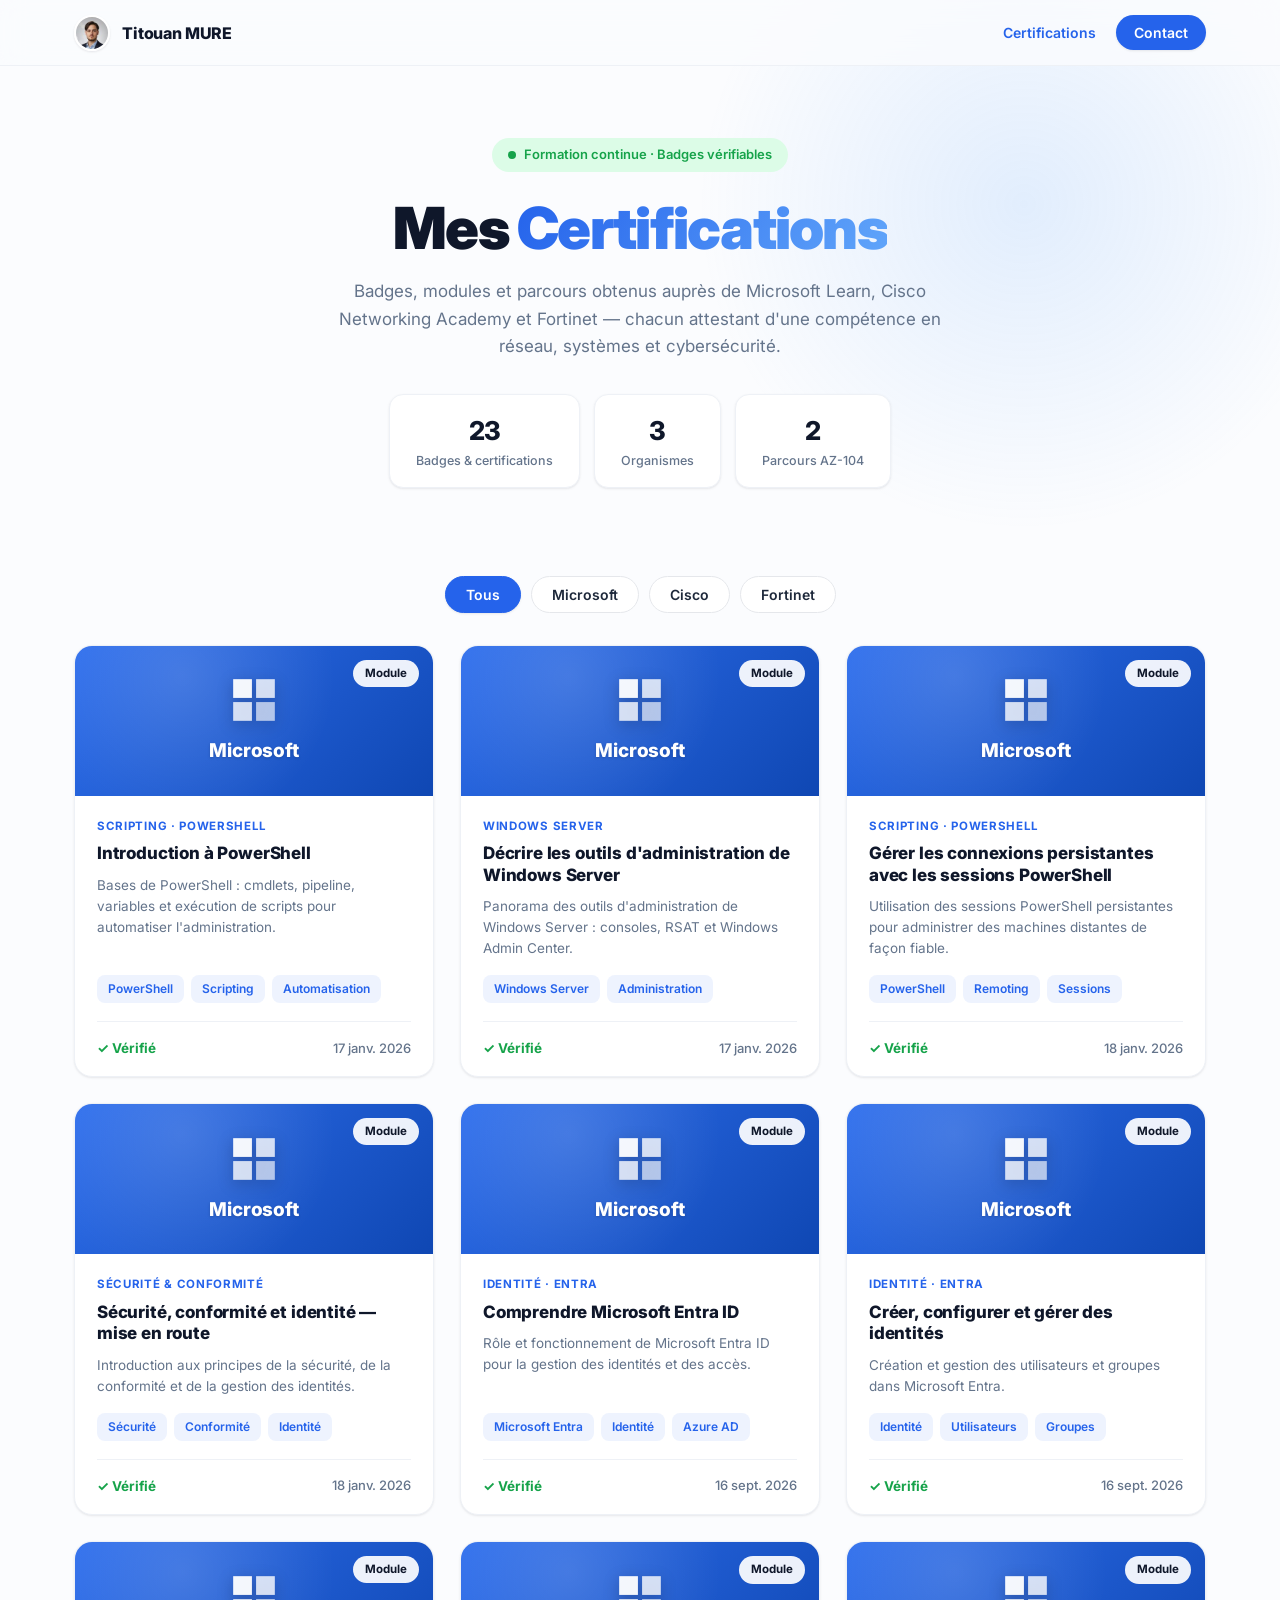
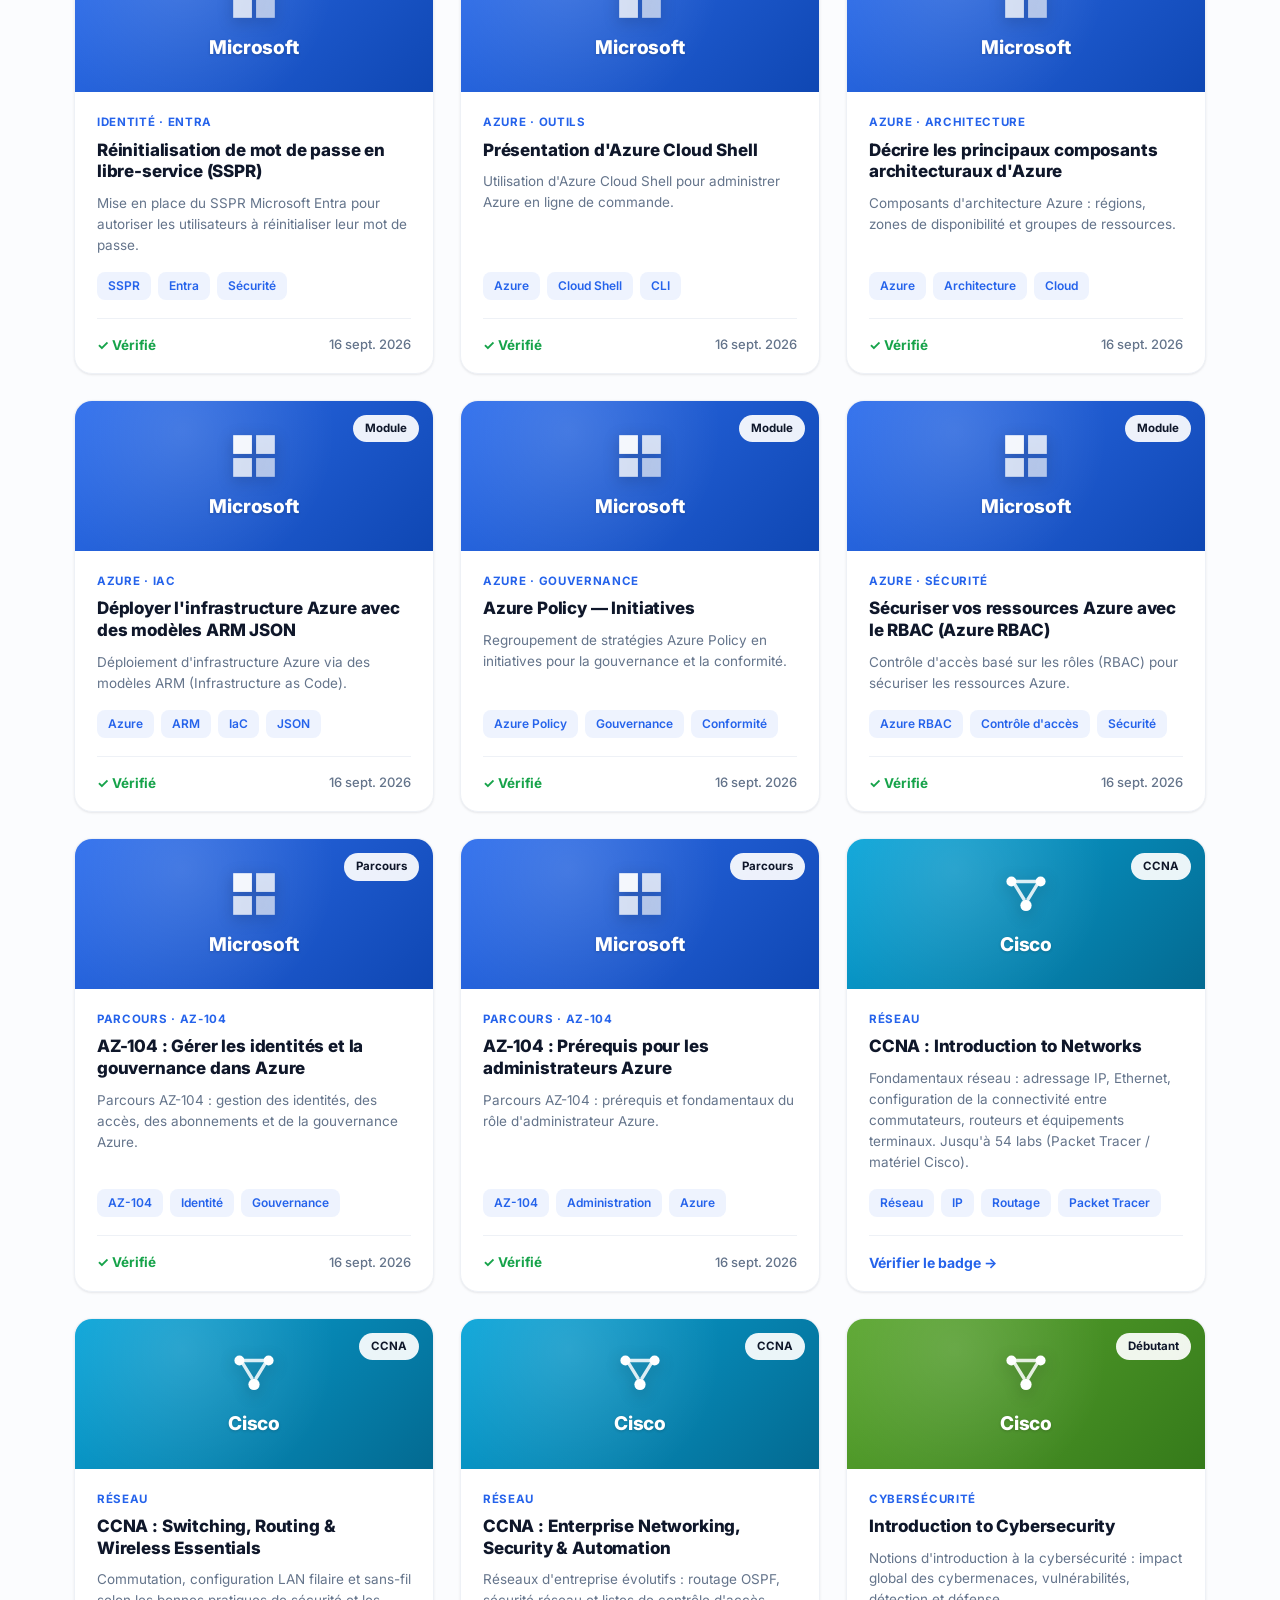
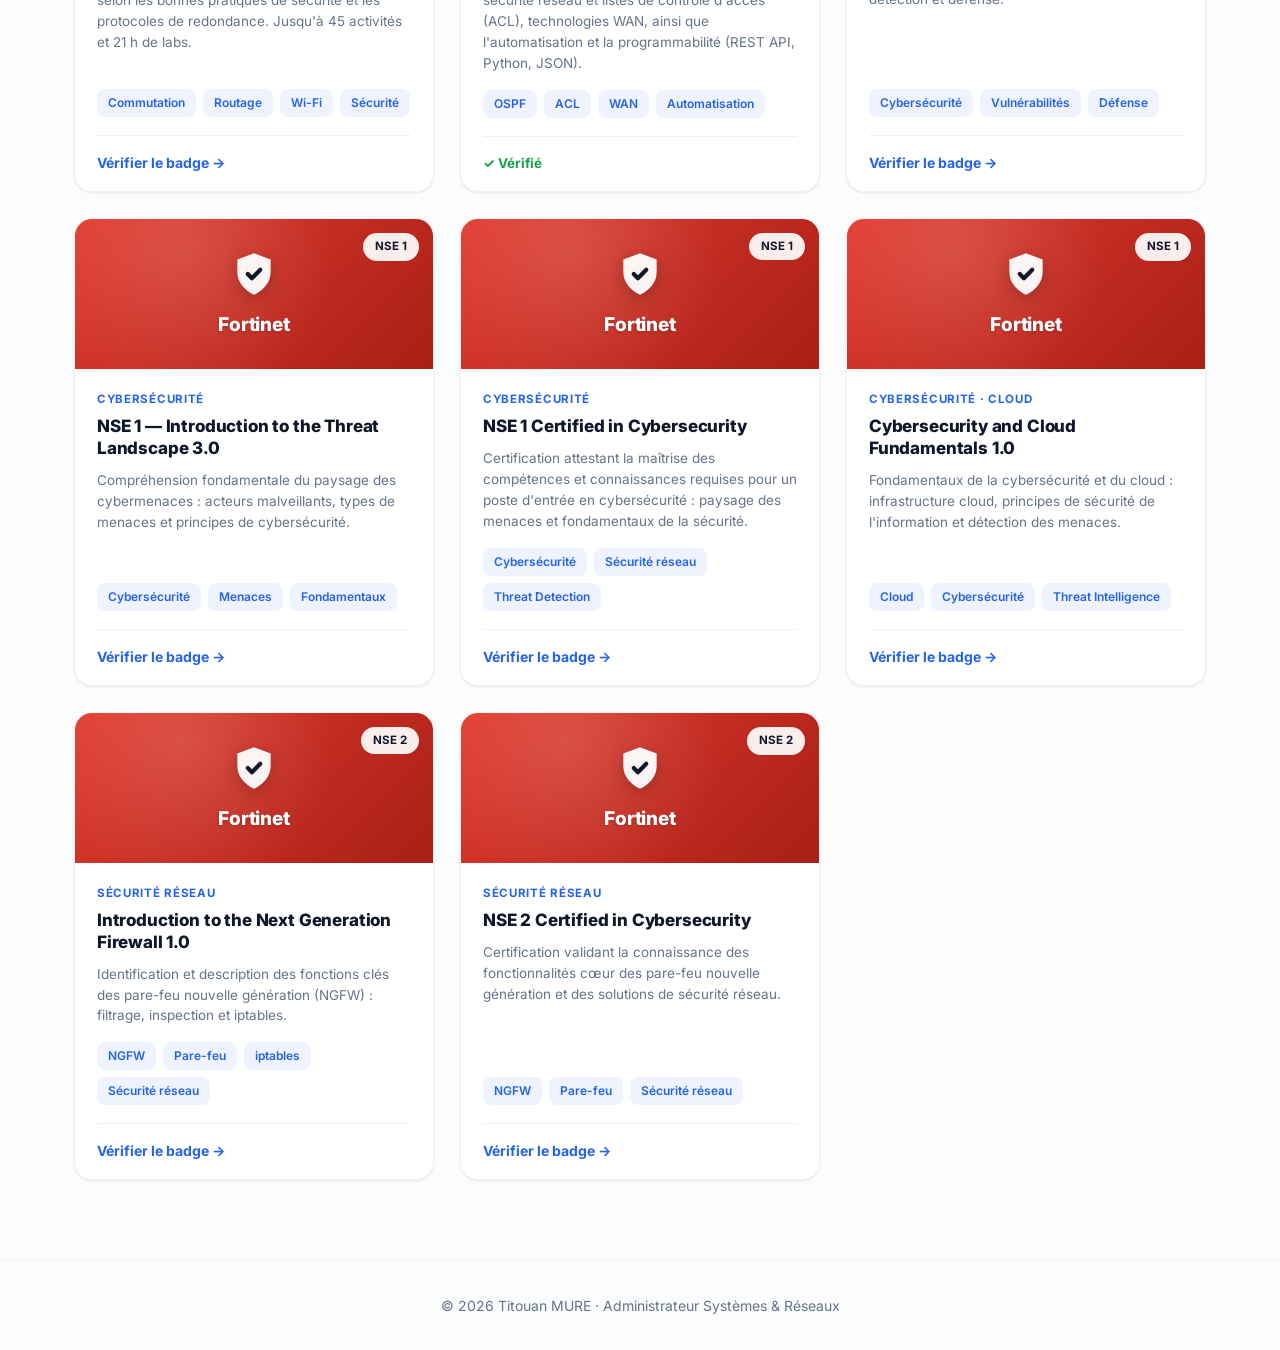
==== commit e0d12337: "🔧 fix: badges Microsoft en « Vérifié » sans lien privé Retrait des liens de vérification Microsoft L" ====
--- a/certifications.html
+++ b/certifications.html
@@ -201,73 +201,73 @@
   { issuer:"Microsoft", title:"Introduction à PowerShell", category:"Scripting · PowerShell", level:"Module", date:"17 janv. 2026",
     desc:"Bases de PowerShell : cmdlets, pipeline, variables et exécution de scripts pour automatiser l'administration.",
     tags:["PowerShell","Scripting","Automatisation"],
-    verifyUrl:"https://learn.microsoft.com/fr-fr/users/titouanmure-6151/achievements/print/elhdlknp" },
+    verifyUrl:"" },
 
   { issuer:"Microsoft", title:"Décrire les outils d'administration de Windows Server", category:"Windows Server", level:"Module", date:"17 janv. 2026",
     desc:"Panorama des outils d'administration de Windows Server : consoles, RSAT et Windows Admin Center.",
     tags:["Windows Server","Administration"],
-    verifyUrl:"https://learn.microsoft.com/fr-fr/users/titouanmure-6151/achievements/print/cym8adb9" },
+    verifyUrl:"" },
 
   { issuer:"Microsoft", title:"Gérer les connexions persistantes avec les sessions PowerShell", category:"Scripting · PowerShell", level:"Module", date:"18 janv. 2026",
     desc:"Utilisation des sessions PowerShell persistantes pour administrer des machines distantes de façon fiable.",
     tags:["PowerShell","Remoting","Sessions"],
-    verifyUrl:"https://learn.microsoft.com/fr-fr/users/titouanmure-6151/achievements/print/zd6paz72" },
+    verifyUrl:"" },
 
   { issuer:"Microsoft", title:"Sécurité, conformité et identité — mise en route", category:"Sécurité & Conformité", level:"Module", date:"18 janv. 2026",
     desc:"Introduction aux principes de la sécurité, de la conformité et de la gestion des identités.",
     tags:["Sécurité","Conformité","Identité"],
-    verifyUrl:"https://learn.microsoft.com/fr-fr/users/titouanmure-6151/achievements/print/wvb7akmn" },
+    verifyUrl:"" },
 
   { issuer:"Microsoft", title:"Comprendre Microsoft Entra ID", category:"Identité · Entra", level:"Module", date:"16 sept. 2026",
     desc:"Rôle et fonctionnement de Microsoft Entra ID pour la gestion des identités et des accès.",
     tags:["Microsoft Entra","Identité","Azure AD"],
-    verifyUrl:"https://learn.microsoft.com/fr-fr/users/titouanmure-6151/achievements/print/egr44m9p" },
+    verifyUrl:"" },
 
   { issuer:"Microsoft", title:"Créer, configurer et gérer des identités", category:"Identité · Entra", level:"Module", date:"16 sept. 2026",
     desc:"Création et gestion des utilisateurs et groupes dans Microsoft Entra.",
     tags:["Identité","Utilisateurs","Groupes"],
-    verifyUrl:"https://learn.microsoft.com/fr-fr/users/titouanmure-6151/achievements/print/crdumbf9" },
+    verifyUrl:"" },
 
   { issuer:"Microsoft", title:"Réinitialisation de mot de passe en libre-service (SSPR)", category:"Identité · Entra", level:"Module", date:"16 sept. 2026",
     desc:"Mise en place du SSPR Microsoft Entra pour autoriser les utilisateurs à réinitialiser leur mot de passe.",
     tags:["SSPR","Entra","Sécurité"],
-    verifyUrl:"https://learn.microsoft.com/fr-fr/users/titouanmure-6151/achievements/print/y4u7ub5r" },
+    verifyUrl:"" },
 
   { issuer:"Microsoft", title:"Présentation d'Azure Cloud Shell", category:"Azure · Outils", level:"Module", date:"16 sept. 2026",
     desc:"Utilisation d'Azure Cloud Shell pour administrer Azure en ligne de commande.",
     tags:["Azure","Cloud Shell","CLI"],
-    verifyUrl:"https://learn.microsoft.com/fr-fr/users/titouanmure-6151/achievements/print/y49y9d5r" },
+    verifyUrl:"" },
 
   { issuer:"Microsoft", title:"Décrire les principaux composants architecturaux d'Azure", category:"Azure · Architecture", level:"Module", date:"16 sept. 2026",
     desc:"Composants d'architecture Azure : régions, zones de disponibilité et groupes de ressources.",
     tags:["Azure","Architecture","Cloud"],
-    verifyUrl:"https://learn.microsoft.com/fr-fr/users/titouanmure-6151/achievements/print/bu2j4kfd" },
+    verifyUrl:"" },
 
   { issuer:"Microsoft", title:"Déployer l'infrastructure Azure avec des modèles ARM JSON", category:"Azure · IaC", level:"Module", date:"16 sept. 2026",
     desc:"Déploiement d'infrastructure Azure via des modèles ARM (Infrastructure as Code).",
     tags:["Azure","ARM","IaC","JSON"],
-    verifyUrl:"https://learn.microsoft.com/fr-fr/users/titouanmure-6151/achievements/print/crduwpv9" },
+    verifyUrl:"" },
 
   { issuer:"Microsoft", title:"Azure Policy — Initiatives", category:"Azure · Gouvernance", level:"Module", date:"16 sept. 2026",
     desc:"Regroupement de stratégies Azure Policy en initiatives pour la gouvernance et la conformité.",
     tags:["Azure Policy","Gouvernance","Conformité"],
-    verifyUrl:"https://learn.microsoft.com/fr-fr/users/titouanmure-6151/achievements/print/fecrrc3x" },
+    verifyUrl:"" },
 
   { issuer:"Microsoft", title:"Sécuriser vos ressources Azure avec le RBAC (Azure RBAC)", category:"Azure · Sécurité", level:"Module", date:"16 sept. 2026",
     desc:"Contrôle d'accès basé sur les rôles (RBAC) pour sécuriser les ressources Azure.",
     tags:["Azure RBAC","Contrôle d'accès","Sécurité"],
-    verifyUrl:"https://learn.microsoft.com/fr-fr/users/titouanmure-6151/achievements/print/abh26pr7" },
+    verifyUrl:"" },
 
   /* ---------- MICROSOFT — PARCOURS / TROPHÉES AZ-104 ---------- */
   { issuer:"Microsoft", title:"AZ-104 : Gérer les identités et la gouvernance dans Azure", category:"Parcours · AZ-104", level:"Parcours", date:"16 sept. 2026",
     desc:"Parcours AZ-104 : gestion des identités, des accès, des abonnements et de la gouvernance Azure.",
     tags:["AZ-104","Identité","Gouvernance"],
-    verifyUrl:"https://learn.microsoft.com/fr-fr/users/titouanmure-6151/achievements/print/wmgxgebn?tab=tab-learning-paths" },
+    verifyUrl:"" },
 
   { issuer:"Microsoft", title:"AZ-104 : Prérequis pour les administrateurs Azure", category:"Parcours · AZ-104", level:"Parcours", date:"16 sept. 2026",
     desc:"Parcours AZ-104 : prérequis et fondamentaux du rôle d'administrateur Azure.",
     tags:["AZ-104","Administration","Azure"],
-    verifyUrl:"https://learn.microsoft.com/fr-fr/users/titouanmure-6151/achievements/print/3zs8xbph?tab=tab-learning-paths" },
+    verifyUrl:"" },
 
   /* ---------- CISCO NETWORKING ACADEMY ---------- */
   { issuer:"Cisco", title:"CCNA : Introduction to Networks", category:"Réseau", level:"CCNA", date:"",
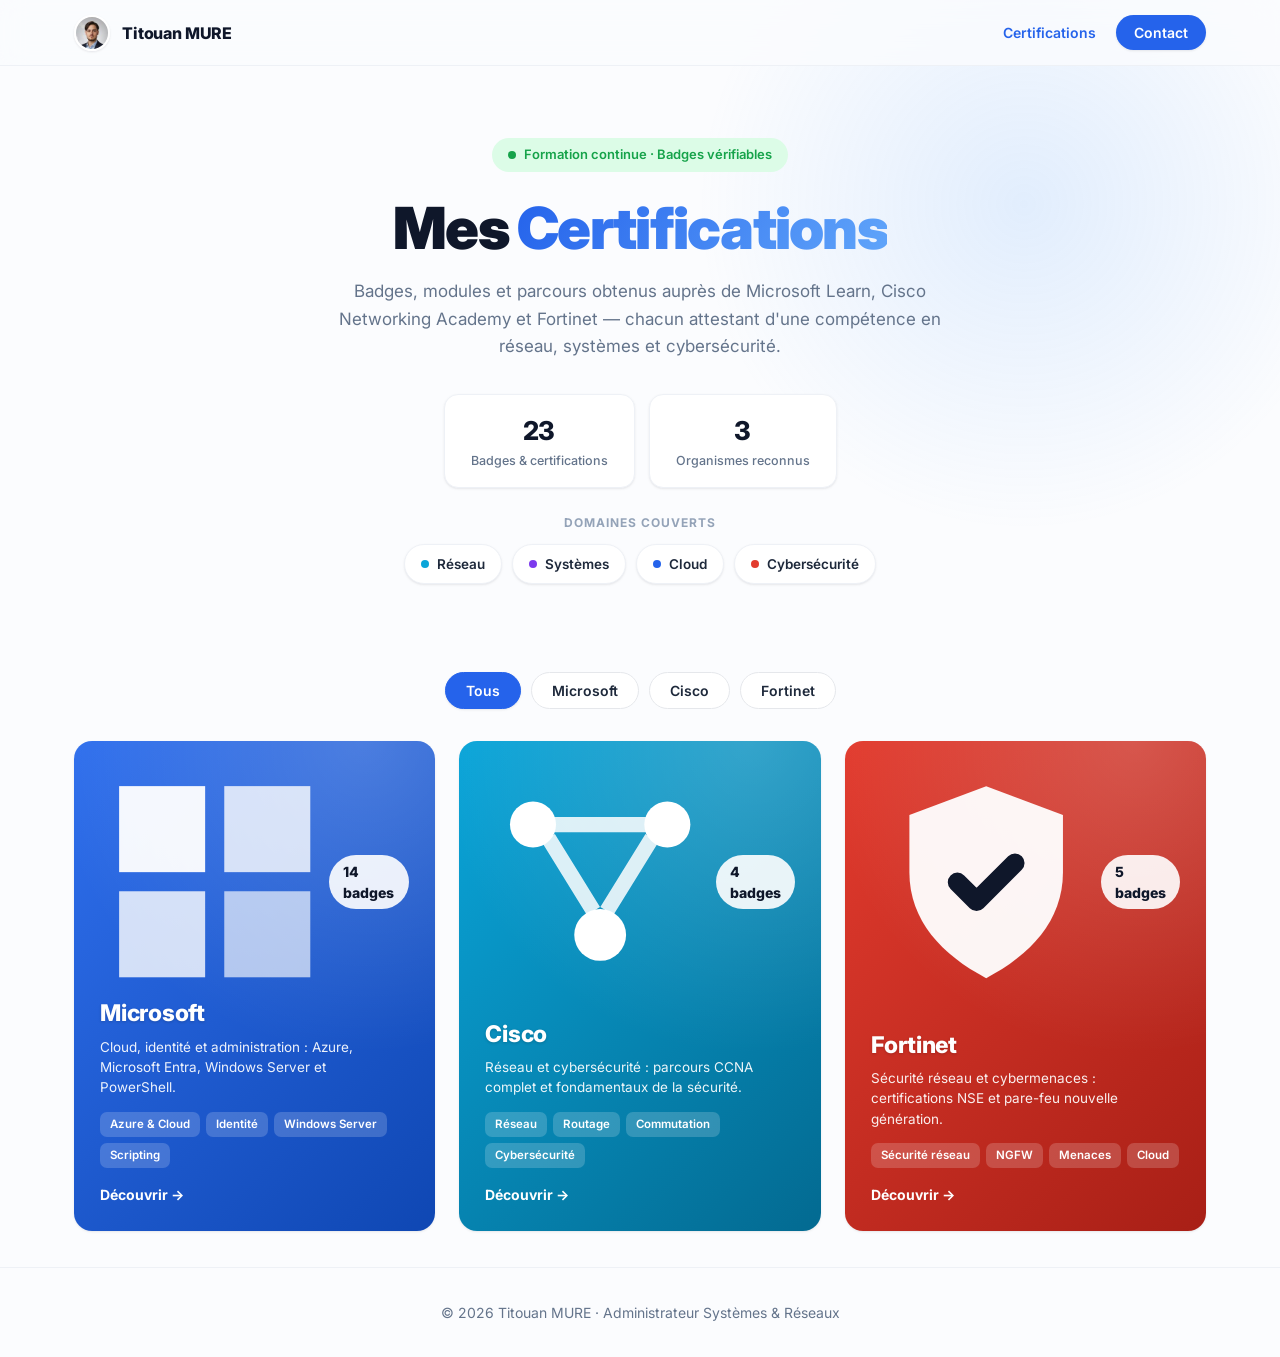
==== commit 622aa9e2: "✨ feat: favicon, accueil par collections et stats revues - Ajout d'un favicon (médaille) intégré à l" ====
--- a/certifications.html
+++ b/certifications.html
@@ -5,6 +5,7 @@
 <meta name="viewport" content="width=device-width, initial-scale=1.0">
 <title>Certifications — Titouan MURE</title>
 <meta name="description" content="Certifications et badges de Titouan MURE — Microsoft Learn, Cisco Networking Academy, Fortinet.">
+<link rel="icon" type="image/svg+xml" href="[data-uri]">
 <link rel="preconnect" href="https://fonts.googleapis.com">
 <link rel="preconnect" href="https://fonts.gstatic.com" crossorigin>
 <link href="https://fonts.googleapis.com/css2?family=Inter:wght@400;500;600;700;800;900&display=swap" rel="stylesheet">
@@ -61,6 +62,13 @@
   .stat{background:var(--card);border:1px solid var(--border-soft);border-radius:14px;padding:16px 26px;box-shadow:var(--shadow-sm);min-width:120px}
   .stat .num{font-size:26px;font-weight:800;color:var(--ink);letter-spacing:-.02em}
   .stat .lbl{font-size:12.5px;color:var(--gray);font-weight:500;margin-top:2px}
+  .domains{display:flex;flex-direction:column;align-items:center;gap:12px;margin-top:26px}
+  .domains .d-lbl{font-size:12px;font-weight:700;letter-spacing:.08em;text-transform:uppercase;color:var(--gray-light)}
+  .domains .d-chips{display:flex;flex-wrap:wrap;justify-content:center;gap:10px}
+  .domains .d-chip{display:inline-flex;align-items:center;gap:8px;background:var(--card);
+    border:1px solid var(--border-soft);border-radius:999px;padding:9px 16px;
+    font-size:13.5px;font-weight:600;color:var(--ink-soft);box-shadow:var(--shadow-sm)}
+  .domains .d-chip .d-dot{width:8px;height:8px;border-radius:50%}
 
   /* FILTERS */
   .filters{display:flex;gap:10px;flex-wrap:wrap;justify-content:center;position:relative;z-index:1;margin:48px 0 32px}
@@ -91,6 +99,34 @@
   .verify:hover{gap:9px}
   .verified{display:inline-flex;align-items:center;gap:6px;color:var(--green);font-size:13.5px;font-weight:700}
   .card-date{font-size:13px;color:var(--gray);font-weight:500}
+
+  /* COLLECTIONS (vue d'accueil) */
+  .collections{display:grid;grid-template-columns:repeat(auto-fit,minmax(300px,1fr));gap:24px;
+    position:relative;z-index:1;padding-bottom:36px}
+  .collection{position:relative;border-radius:var(--radius);overflow:hidden;cursor:pointer;
+    box-shadow:var(--shadow-sm);transition:transform .2s,box-shadow .2s;color:#fff;min-height:230px;
+    display:flex;flex-direction:column;justify-content:space-between;padding:26px}
+  .collection:hover{transform:translateY(-5px);box-shadow:var(--shadow-lg)}
+  .collection::after{content:"";position:absolute;inset:0;
+    background:radial-gradient(circle at 80% 0%,rgba(255,255,255,.18),transparent 55%);pointer-events:none}
+  .collection .c-top{position:relative;z-index:1;display:flex;align-items:center;justify-content:space-between}
+  .collection .c-ico{width:46px;height:46px}
+  .collection .c-count{background:rgba(255,255,255,.9);color:var(--ink);font-weight:800;font-size:14px;
+    padding:6px 14px;border-radius:999px}
+  .collection .c-mid{position:relative;z-index:1;margin-top:auto}
+  .collection .c-name{font-size:23px;font-weight:800;letter-spacing:-.01em;text-shadow:0 1px 3px rgba(0,0,0,.18)}
+  .collection .c-desc{font-size:13.5px;line-height:1.5;opacity:.92;margin-top:6px;max-width:90%}
+  .collection .c-cta{position:relative;z-index:1;margin-top:16px;font-weight:700;font-size:14px;
+    display:inline-flex;align-items:center;gap:6px;transition:gap .15s}
+  .collection:hover .c-cta{gap:10px}
+  .collection .c-doms{position:relative;z-index:1;display:flex;flex-wrap:wrap;gap:6px;margin-top:14px}
+  .collection .c-dom{background:rgba(255,255,255,.18);font-size:11.5px;font-weight:600;padding:4px 10px;border-radius:7px}
+
+  /* Barre retour en vue détail */
+  .back-bar{position:relative;z-index:1;margin-bottom:22px}
+  .back-link{display:inline-flex;align-items:center;gap:7px;color:var(--gray);font-size:14px;font-weight:600;
+    cursor:pointer;transition:.15s}
+  .back-link:hover{color:var(--blue);gap:10px}
 
   footer{border-top:1px solid var(--border-soft);position:relative;z-index:1;padding:34px 0;text-align:center;color:var(--gray);font-size:14px}
 
@@ -141,11 +177,16 @@
     <h1>Mes <span class="grad">Certifications</span></h1>
     <p>Badges, modules et parcours obtenus auprès de Microsoft Learn, Cisco Networking Academy et Fortinet — chacun attestant d'une compétence en réseau, systèmes et cybersécurité.</p>
     <div class="stats" id="stats"></div>
+    <div class="domains" id="domains"></div>
   </div>
 </header>
 
 <div class="container">
   <div class="filters" id="filters"></div>
+  <div class="back-bar" id="backBar" style="display:none">
+    <span class="back-link" onclick="goHome()">← Toutes les certifications</span>
+  </div>
+  <div class="collections" id="collections"></div>
   <div class="grid" id="grid"></div>
 </div>
 
@@ -323,19 +364,44 @@
   award:'<svg class="issuer-ico" viewBox="0 0 24 24" fill="none"><circle cx="12" cy="9" r="6" fill="#fff" opacity=".95"/><path d="M8 14l-2 7 6-3 6 3-2-7" fill="#fff" opacity=".85"/></svg>'
 };
 
+/* Présentation de chaque collection (vue d'accueil) */
+const COLLECTIONS = {
+  "Microsoft":{ desc:"Cloud, identité et administration : Azure, Microsoft Entra, Windows Server et PowerShell.",
+    doms:["Azure & Cloud","Identité","Windows Server","Scripting"] },
+  "Cisco":{ desc:"Réseau et cybersécurité : parcours CCNA complet et fondamentaux de la sécurité.",
+    doms:["Réseau","Routage","Commutation","Cybersécurité"] },
+  "Fortinet":{ desc:"Sécurité réseau et cybermenaces : certifications NSE et pare-feu nouvelle génération.",
+    doms:["Sécurité réseau","NGFW","Menaces","Cloud"] }
+};
+/* Domaines couverts (nom + couleur de la pastille) */
+const DOMAINES = [
+  {nom:"Réseau",        col:"#0aa5d9"},
+  {nom:"Systèmes",      col:"#7c3aed"},
+  {nom:"Cloud",         col:"#2563eb"},
+  {nom:"Cybersécurité", col:"#e23b2e"}
+];
+
 const grid=document.getElementById('grid');
+const collectionsEl=document.getElementById('collections');
+const backBar=document.getElementById('backBar');
 const filtersEl=document.getElementById('filters');
 const statsEl=document.getElementById('stats');
+const domainsEl=document.getElementById('domains');
 document.getElementById('year').textContent=new Date().getFullYear();
 
 /* Stats */
 const organismes=new Set(certifications.map(c=>c.issuer)).size;
-const parcours=certifications.filter(c=>c.level==="Parcours").length;
 statsEl.innerHTML=`
   <div class="stat"><div class="num">${certifications.length}</div><div class="lbl">Badges &amp; certifications</div></div>
-  <div class="stat"><div class="num">${organismes}</div><div class="lbl">Organismes</div></div>
-  <div class="stat"><div class="num">${parcours}</div><div class="lbl">Parcours AZ-104</div></div>
+  <div class="stat"><div class="num">${organismes}</div><div class="lbl">Organismes reconnus</div></div>
 `;
+
+/* Domaines (nommés, sous les stats) */
+domainsEl.innerHTML=`
+  <span class="d-lbl">Domaines couverts</span>
+  <div class="d-chips">
+    ${DOMAINES.map(d=>`<span class="d-chip"><span class="d-dot" style="background:${d.col}"></span>${d.nom}</span>`).join('')}
+  </div>`;
 
 /* Filtres (par organisme) */
 const issuers=["Tous",...[...new Set(certifications.map(c=>c.issuer))]];
@@ -344,10 +410,39 @@
   const b=document.createElement('button');
   b.className='filter'+(name==="Tous"?' active':'');
   b.textContent=name;
-  b.onclick=()=>{current=name;document.querySelectorAll('.filter').forEach(f=>f.classList.remove('active'));b.classList.add('active');render();};
+  b.dataset.name=name;
+  b.onclick=()=>select(name);
   filtersEl.appendChild(b);
 });
-
+function select(name){
+  current=name;
+  document.querySelectorAll('.filter').forEach(f=>f.classList.toggle('active',f.dataset.name===name));
+  render();
+  window.scrollTo({top:0,behavior:'smooth'});
+}
+function goHome(){select("Tous");}
+
+/* Carte "collection" (accueil) */
+function collectionCard(issuer){
+  const meta=ISSUERS[issuer]||ISSUERS._default;
+  const info=COLLECTIONS[issuer]||{desc:"",doms:[]};
+  const ico=ICONS[meta.ico]||ICONS.award;
+  const count=certifications.filter(c=>c.issuer===issuer).length;
+  const bg=`background:linear-gradient(135deg,${meta.grad[0]},${meta.grad[1]});`;
+  const doms=info.doms.map(d=>`<span class="c-dom">${d}</span>`).join('');
+  return `
+  <div class="collection" style="${bg}" onclick="select('${issuer}')">
+    <div class="c-top">${ico}<span class="c-count">${count} badge${count>1?'s':''}</span></div>
+    <div class="c-mid">
+      <div class="c-name">${issuer}</div>
+      <div class="c-desc">${info.desc}</div>
+      <div class="c-doms">${doms}</div>
+    </div>
+    <span class="c-cta">Découvrir →</span>
+  </div>`;
+}
+
+/* Carte badge (vue détail) */
 function card(c){
   const meta=ISSUERS[c.issuer]||ISSUERS._default;
   const grad=c.color||meta.grad;
@@ -375,8 +470,19 @@
 }
 
 function render(){
-  const list=current==="Tous"?certifications:certifications.filter(c=>c.issuer===current);
-  grid.innerHTML=list.map(card).join('');
+  if(current==="Tous"){
+    // Vue d'accueil : les collections, pas le détail
+    collectionsEl.style.display='grid';
+    grid.style.display='none';
+    backBar.style.display='none';
+    collectionsEl.innerHTML=issuers.filter(n=>n!=="Tous").map(collectionCard).join('');
+  }else{
+    // Vue détail : badges de l'organisme choisi
+    collectionsEl.style.display='none';
+    grid.style.display='grid';
+    backBar.style.display='block';
+    grid.innerHTML=certifications.filter(c=>c.issuer===current).map(card).join('');
+  }
 }
 render();
 </script>
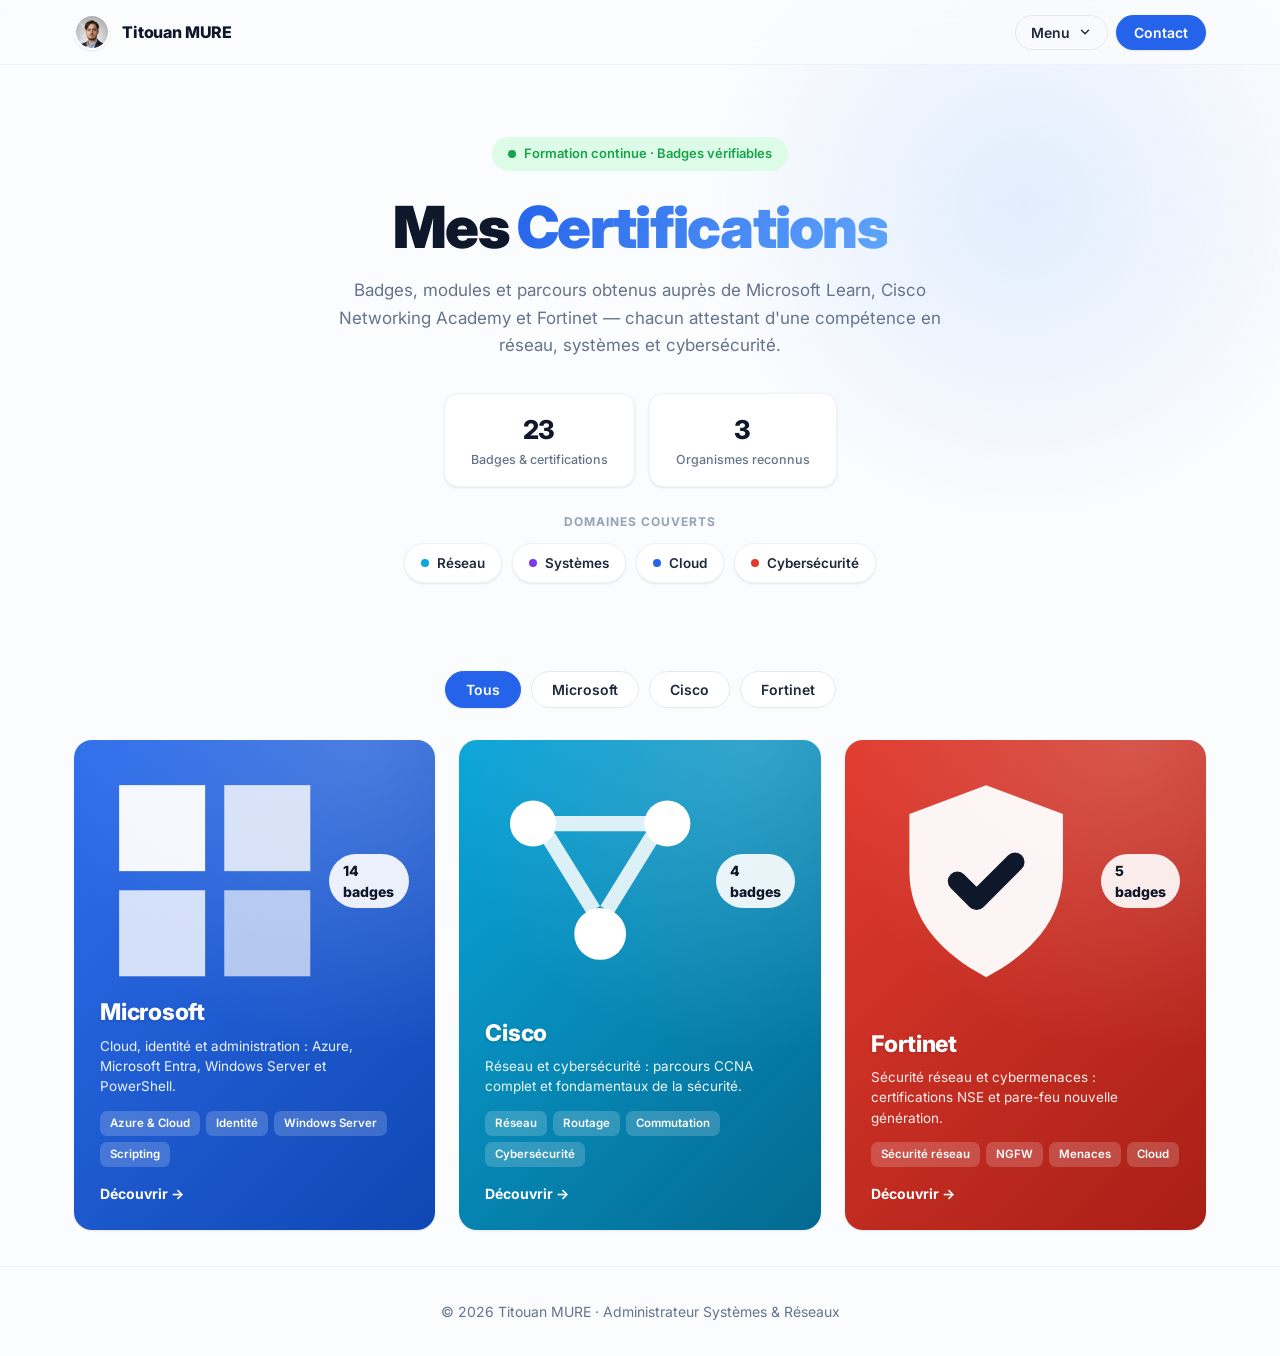
==== commit 6bfcda0c: "✨ feat: menu de navigation déroulant dans la nav Remplacement du lien « Certifications » par un bout" ====
--- a/certifications.html
+++ b/certifications.html
@@ -45,6 +45,27 @@
   .nav-links a{color:var(--gray);font-size:14px;font-weight:500;padding:8px 12px;border-radius:8px;transition:.15s}
   .nav-links a:hover{color:var(--ink);background:rgba(37,99,235,.06)}
   .nav-links a.active{color:var(--blue);font-weight:600}
+  /* MENU déroulant */
+  .menu-wrap{position:relative}
+  .btn-menu{display:inline-flex;align-items:center;gap:8px;background:transparent;border:1px solid var(--border);
+    color:var(--ink-soft);font-family:inherit;font-size:14px;font-weight:600;cursor:pointer;
+    padding:8px 15px;border-radius:999px;transition:.15s}
+  .btn-menu:hover{border-color:var(--blue);color:var(--blue)}
+  .btn-menu svg{transition:transform .2s}
+  .menu-wrap.open .btn-menu{border-color:var(--blue);color:var(--blue)}
+  .menu-wrap.open .btn-menu svg{transform:rotate(180deg)}
+  .menu-drop{position:absolute;top:calc(100% + 8px);right:0;min-width:190px;background:var(--card);
+    border:1px solid var(--border-soft);border-radius:14px;box-shadow:var(--shadow-lg);padding:6px;
+    opacity:0;visibility:hidden;transform:translateY(-6px);transition:.15s;z-index:120}
+  .menu-wrap.open .menu-drop{opacity:1;visibility:visible;transform:translateY(0)}
+  .menu-item{display:flex;align-items:center;gap:10px;width:100%;text-align:left;background:none;border:none;
+    font-family:inherit;font-size:14px;font-weight:500;color:var(--ink-soft);cursor:pointer;
+    padding:10px 12px;border-radius:9px;transition:.12s}
+  .menu-item:hover{background:rgba(37,99,235,.07);color:var(--blue)}
+  .menu-item.on{color:var(--blue);font-weight:700}
+  .menu-item .mdot{width:8px;height:8px;border-radius:50%;flex-shrink:0}
+  .menu-sep{height:1px;background:var(--border-soft);margin:5px 8px}
+
   .btn-contact{background:var(--blue);color:#fff!important;padding:9px 18px!important;border-radius:999px;font-weight:600;box-shadow:var(--shadow-sm);transition:.15s;border:none;cursor:pointer;font-family:inherit;font-size:14px}
   .btn-contact:hover{background:var(--blue-dark)!important}
   @media(max-width:640px){.nav-links a:not(.btn-contact){display:none}}
@@ -165,7 +186,13 @@
   <div class="nav-inner">
     <a href="#top" class="brand"><img class="avatar" src="[data-uri]" alt="Titouan MURE"><span>Titouan MURE</span></a>
     <div class="nav-links">
-      <a href="#top" class="active">Certifications</a>
+      <div class="menu-wrap" id="menuWrap">
+        <button type="button" class="btn-menu" onclick="toggleMenu(event)">
+          Menu
+          <svg width="14" height="14" viewBox="0 0 24 24" fill="none" stroke="currentColor" stroke-width="2.5" stroke-linecap="round" stroke-linejoin="round"><path d="m6 9 6 6 6-6"/></svg>
+        </button>
+        <div class="menu-drop" id="menuDrop"></div>
+      </div>
       <button type="button" class="btn-contact" onclick="openContact()">Contact</button>
     </div>
   </div>
@@ -417,10 +444,33 @@
 function select(name){
   current=name;
   document.querySelectorAll('.filter').forEach(f=>f.classList.toggle('active',f.dataset.name===name));
+  buildMenu();
+  closeMenu();
   render();
   window.scrollTo({top:0,behavior:'smooth'});
 }
 function goHome(){select("Tous");}
+
+/* Menu déroulant */
+const menuWrap=document.getElementById('menuWrap');
+const menuDrop=document.getElementById('menuDrop');
+function buildMenu(){
+  let html=`<button class="menu-item ${current==="Tous"?'on':''}" onclick="select('Tous')">
+      <svg class="mdot-ico" width="15" height="15" viewBox="0 0 24 24" fill="none" stroke="currentColor" stroke-width="2" stroke-linecap="round" stroke-linejoin="round"><path d="m3 9 9-7 9 7v11a2 2 0 0 1-2 2H5a2 2 0 0 1-2-2z"/><path d="M9 22V12h6v10"/></svg>
+      Accueil</button>
+    <div class="menu-sep"></div>`;
+  issuers.filter(n=>n!=="Tous").forEach(n=>{
+    const col=(ISSUERS[n]||ISSUERS._default).grad[0];
+    html+=`<button class="menu-item ${current===n?'on':''}" onclick="select('${n}')">
+      <span class="mdot" style="background:${col}"></span>${n}</button>`;
+  });
+  menuDrop.innerHTML=html;
+}
+function toggleMenu(e){e.stopPropagation();menuWrap.classList.toggle('open');}
+function closeMenu(){menuWrap.classList.remove('open');}
+document.addEventListener('click',e=>{if(!menuWrap.contains(e.target))closeMenu();});
+document.addEventListener('keydown',e=>{if(e.key==='Escape')closeMenu();});
+buildMenu();
 
 /* Carte "collection" (accueil) */
 function collectionCard(issuer){
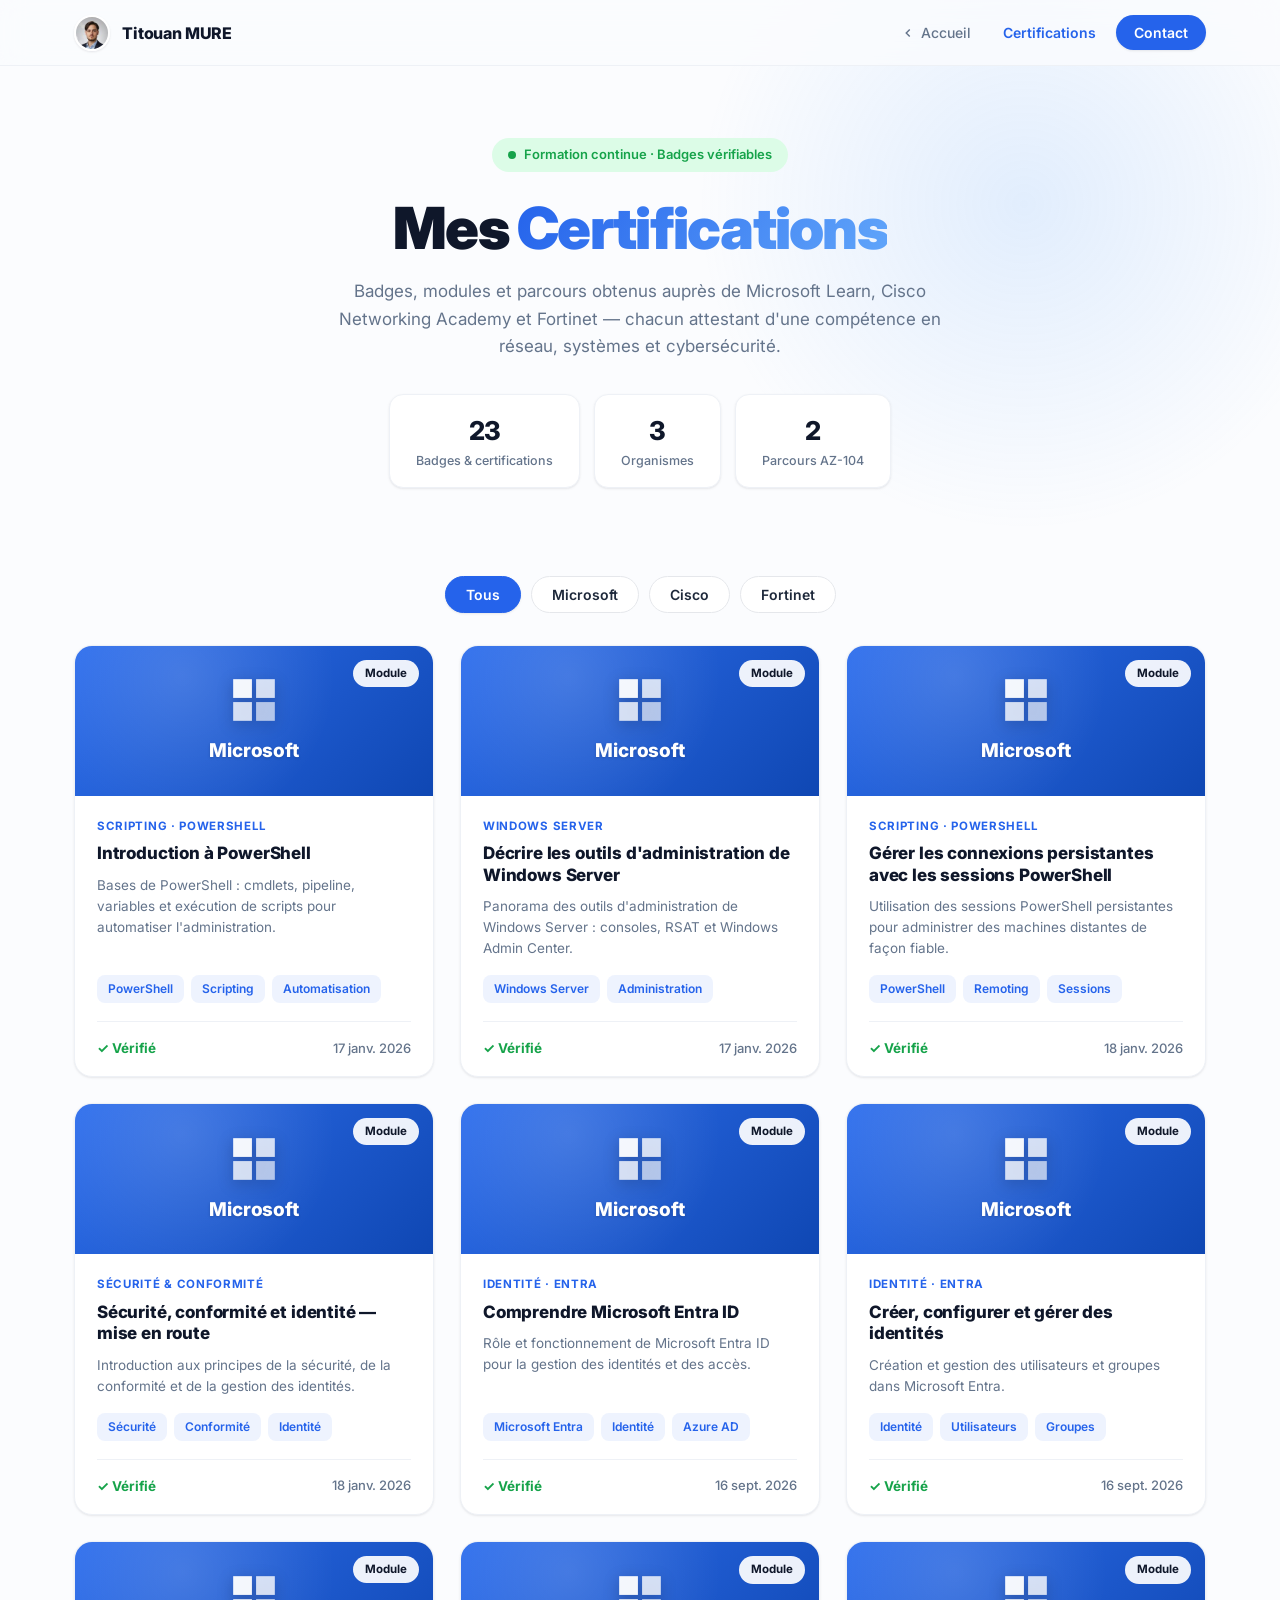
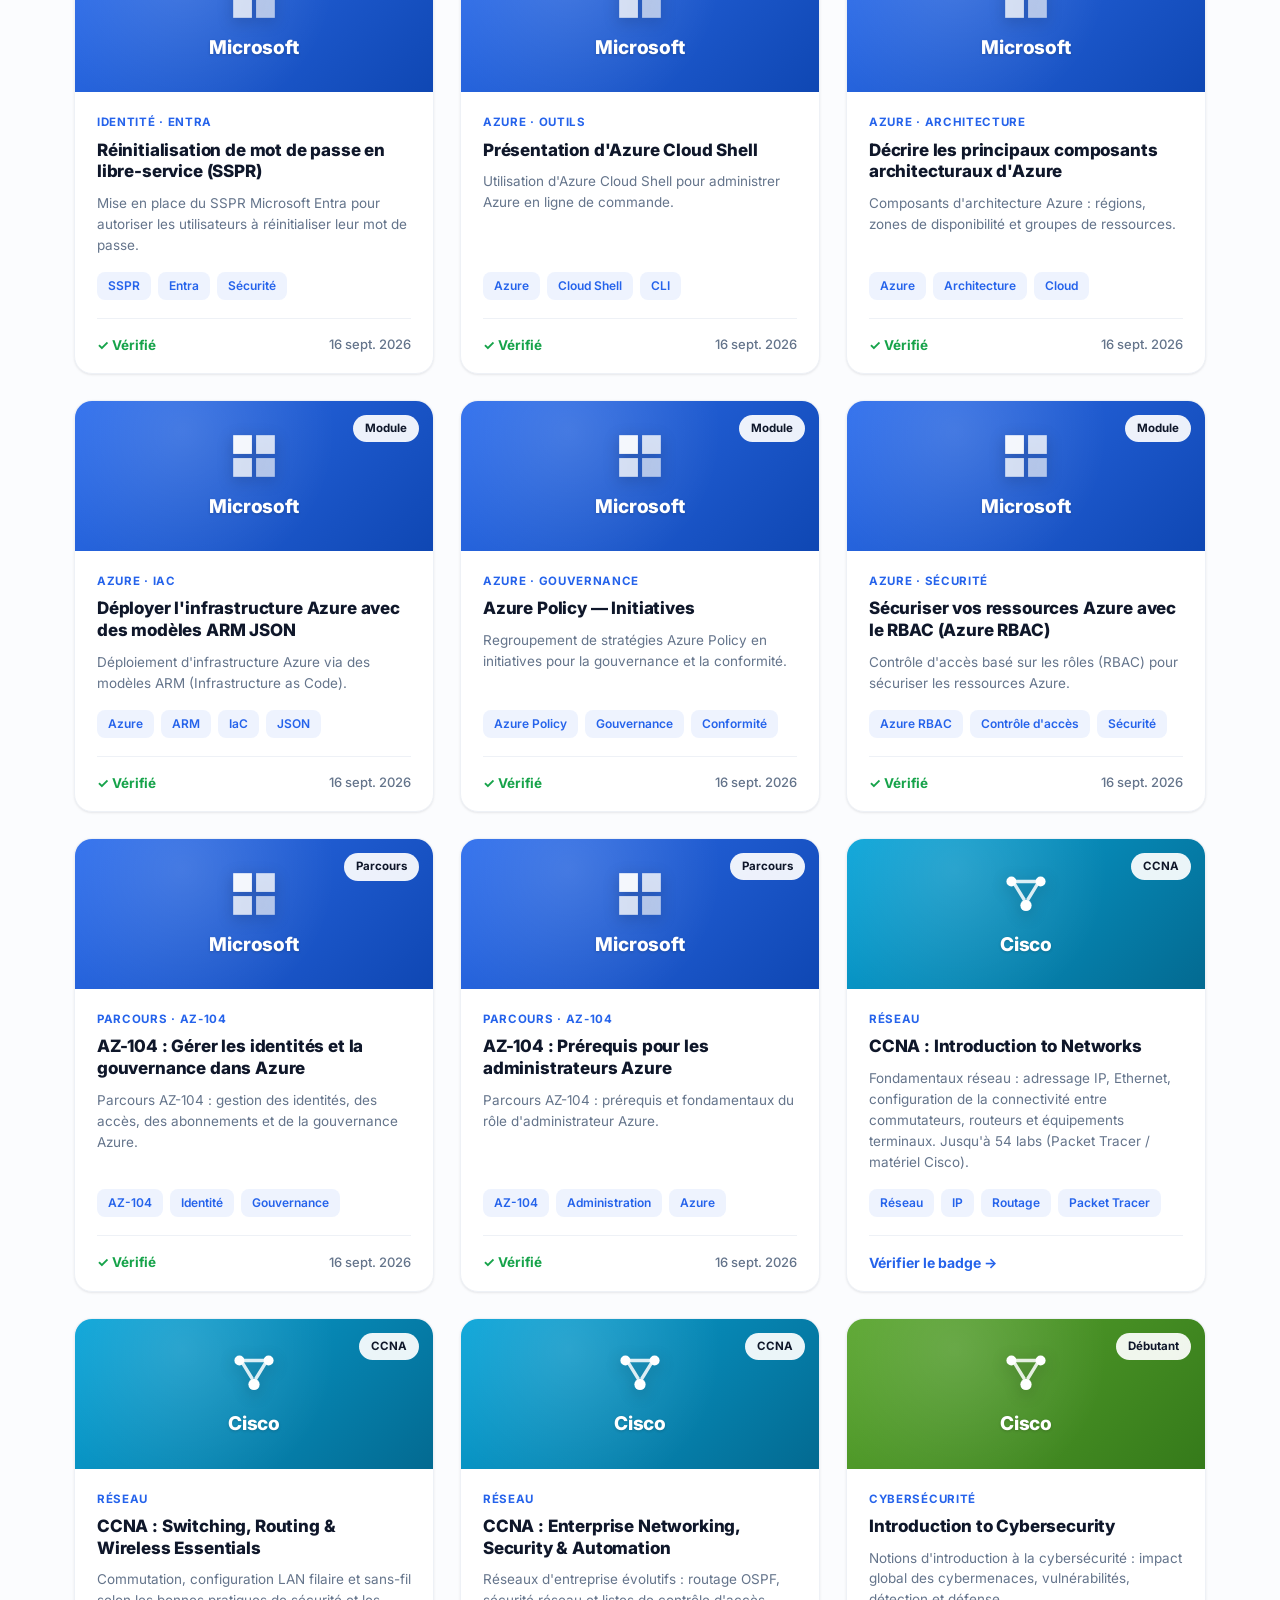
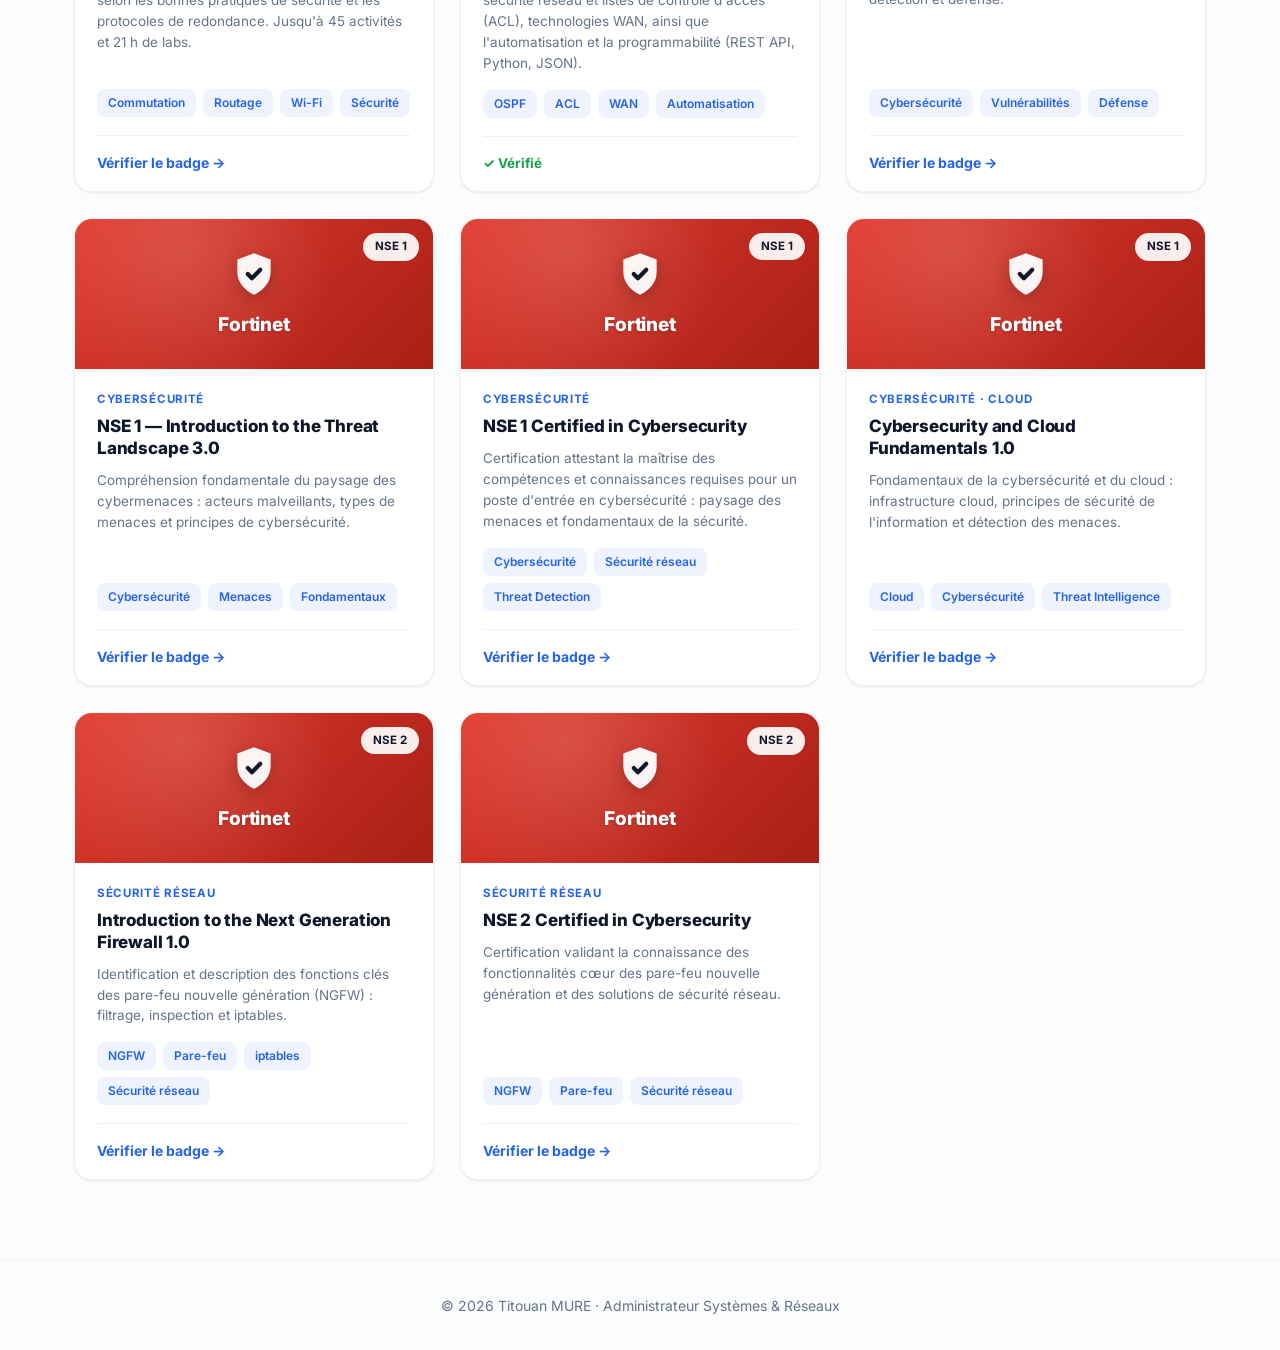
==== commit d2385641: "✨ Mise à jour portfolio : alternance APICIL, section certifications" ====
--- a/certifications.html
+++ b/certifications.html
@@ -5,7 +5,6 @@
 <meta name="viewport" content="width=device-width, initial-scale=1.0">
 <title>Certifications — Titouan MURE</title>
 <meta name="description" content="Certifications et badges de Titouan MURE — Microsoft Learn, Cisco Networking Academy, Fortinet.">
-<link rel="icon" type="image/svg+xml" href="[data-uri]">
 <link rel="preconnect" href="https://fonts.googleapis.com">
 <link rel="preconnect" href="https://fonts.gstatic.com" crossorigin>
 <link href="https://fonts.googleapis.com/css2?family=Inter:wght@400;500;600;700;800;900&display=swap" rel="stylesheet">
@@ -45,27 +44,6 @@
   .nav-links a{color:var(--gray);font-size:14px;font-weight:500;padding:8px 12px;border-radius:8px;transition:.15s}
   .nav-links a:hover{color:var(--ink);background:rgba(37,99,235,.06)}
   .nav-links a.active{color:var(--blue);font-weight:600}
-  /* MENU déroulant */
-  .menu-wrap{position:relative}
-  .btn-menu{display:inline-flex;align-items:center;gap:8px;background:transparent;border:1px solid var(--border);
-    color:var(--ink-soft);font-family:inherit;font-size:14px;font-weight:600;cursor:pointer;
-    padding:8px 15px;border-radius:999px;transition:.15s}
-  .btn-menu:hover{border-color:var(--blue);color:var(--blue)}
-  .btn-menu svg{transition:transform .2s}
-  .menu-wrap.open .btn-menu{border-color:var(--blue);color:var(--blue)}
-  .menu-wrap.open .btn-menu svg{transform:rotate(180deg)}
-  .menu-drop{position:absolute;top:calc(100% + 8px);right:0;min-width:190px;background:var(--card);
-    border:1px solid var(--border-soft);border-radius:14px;box-shadow:var(--shadow-lg);padding:6px;
-    opacity:0;visibility:hidden;transform:translateY(-6px);transition:.15s;z-index:120}
-  .menu-wrap.open .menu-drop{opacity:1;visibility:visible;transform:translateY(0)}
-  .menu-item{display:flex;align-items:center;gap:10px;width:100%;text-align:left;background:none;border:none;
-    font-family:inherit;font-size:14px;font-weight:500;color:var(--ink-soft);cursor:pointer;
-    padding:10px 12px;border-radius:9px;transition:.12s}
-  .menu-item:hover{background:rgba(37,99,235,.07);color:var(--blue)}
-  .menu-item.on{color:var(--blue);font-weight:700}
-  .menu-item .mdot{width:8px;height:8px;border-radius:50%;flex-shrink:0}
-  .menu-sep{height:1px;background:var(--border-soft);margin:5px 8px}
-
   .btn-contact{background:var(--blue);color:#fff!important;padding:9px 18px!important;border-radius:999px;font-weight:600;box-shadow:var(--shadow-sm);transition:.15s;border:none;cursor:pointer;font-family:inherit;font-size:14px}
   .btn-contact:hover{background:var(--blue-dark)!important}
   @media(max-width:640px){.nav-links a:not(.btn-contact){display:none}}
@@ -83,13 +61,6 @@
   .stat{background:var(--card);border:1px solid var(--border-soft);border-radius:14px;padding:16px 26px;box-shadow:var(--shadow-sm);min-width:120px}
   .stat .num{font-size:26px;font-weight:800;color:var(--ink);letter-spacing:-.02em}
   .stat .lbl{font-size:12.5px;color:var(--gray);font-weight:500;margin-top:2px}
-  .domains{display:flex;flex-direction:column;align-items:center;gap:12px;margin-top:26px}
-  .domains .d-lbl{font-size:12px;font-weight:700;letter-spacing:.08em;text-transform:uppercase;color:var(--gray-light)}
-  .domains .d-chips{display:flex;flex-wrap:wrap;justify-content:center;gap:10px}
-  .domains .d-chip{display:inline-flex;align-items:center;gap:8px;background:var(--card);
-    border:1px solid var(--border-soft);border-radius:999px;padding:9px 16px;
-    font-size:13.5px;font-weight:600;color:var(--ink-soft);box-shadow:var(--shadow-sm)}
-  .domains .d-chip .d-dot{width:8px;height:8px;border-radius:50%}
 
   /* FILTERS */
   .filters{display:flex;gap:10px;flex-wrap:wrap;justify-content:center;position:relative;z-index:1;margin:48px 0 32px}
@@ -120,34 +91,6 @@
   .verify:hover{gap:9px}
   .verified{display:inline-flex;align-items:center;gap:6px;color:var(--green);font-size:13.5px;font-weight:700}
   .card-date{font-size:13px;color:var(--gray);font-weight:500}
-
-  /* COLLECTIONS (vue d'accueil) */
-  .collections{display:grid;grid-template-columns:repeat(auto-fit,minmax(300px,1fr));gap:24px;
-    position:relative;z-index:1;padding-bottom:36px}
-  .collection{position:relative;border-radius:var(--radius);overflow:hidden;cursor:pointer;
-    box-shadow:var(--shadow-sm);transition:transform .2s,box-shadow .2s;color:#fff;min-height:230px;
-    display:flex;flex-direction:column;justify-content:space-between;padding:26px}
-  .collection:hover{transform:translateY(-5px);box-shadow:var(--shadow-lg)}
-  .collection::after{content:"";position:absolute;inset:0;
-    background:radial-gradient(circle at 80% 0%,rgba(255,255,255,.18),transparent 55%);pointer-events:none}
-  .collection .c-top{position:relative;z-index:1;display:flex;align-items:center;justify-content:space-between}
-  .collection .c-ico{width:46px;height:46px}
-  .collection .c-count{background:rgba(255,255,255,.9);color:var(--ink);font-weight:800;font-size:14px;
-    padding:6px 14px;border-radius:999px}
-  .collection .c-mid{position:relative;z-index:1;margin-top:auto}
-  .collection .c-name{font-size:23px;font-weight:800;letter-spacing:-.01em;text-shadow:0 1px 3px rgba(0,0,0,.18)}
-  .collection .c-desc{font-size:13.5px;line-height:1.5;opacity:.92;margin-top:6px;max-width:90%}
-  .collection .c-cta{position:relative;z-index:1;margin-top:16px;font-weight:700;font-size:14px;
-    display:inline-flex;align-items:center;gap:6px;transition:gap .15s}
-  .collection:hover .c-cta{gap:10px}
-  .collection .c-doms{position:relative;z-index:1;display:flex;flex-wrap:wrap;gap:6px;margin-top:14px}
-  .collection .c-dom{background:rgba(255,255,255,.18);font-size:11.5px;font-weight:600;padding:4px 10px;border-radius:7px}
-
-  /* Barre retour en vue détail */
-  .back-bar{position:relative;z-index:1;margin-bottom:22px}
-  .back-link{display:inline-flex;align-items:center;gap:7px;color:var(--gray);font-size:14px;font-weight:600;
-    cursor:pointer;transition:.15s}
-  .back-link:hover{color:var(--blue);gap:10px}
 
   footer{border-top:1px solid var(--border-soft);position:relative;z-index:1;padding:34px 0;text-align:center;color:var(--gray);font-size:14px}
 
@@ -186,13 +129,8 @@
   <div class="nav-inner">
     <a href="#top" class="brand"><img class="avatar" src="[data-uri]" alt="Titouan MURE"><span>Titouan MURE</span></a>
     <div class="nav-links">
-      <div class="menu-wrap" id="menuWrap">
-        <button type="button" class="btn-menu" onclick="toggleMenu(event)">
-          Menu
-          <svg width="14" height="14" viewBox="0 0 24 24" fill="none" stroke="currentColor" stroke-width="2.5" stroke-linecap="round" stroke-linejoin="round"><path d="m6 9 6 6 6-6"/></svg>
-        </button>
-        <div class="menu-drop" id="menuDrop"></div>
-      </div>
+      <a href="index.html" style="display:inline-flex;align-items:center;gap:6px;"><svg width="14" height="14" viewBox="0 0 24 24" fill="none" stroke="currentColor" stroke-width="2.5"><polyline points="15 18 9 12 15 6"/></svg>Accueil</a>
+      <a href="#top" class="active">Certifications</a>
       <button type="button" class="btn-contact" onclick="openContact()">Contact</button>
     </div>
   </div>
@@ -204,16 +142,11 @@
     <h1>Mes <span class="grad">Certifications</span></h1>
     <p>Badges, modules et parcours obtenus auprès de Microsoft Learn, Cisco Networking Academy et Fortinet — chacun attestant d'une compétence en réseau, systèmes et cybersécurité.</p>
     <div class="stats" id="stats"></div>
-    <div class="domains" id="domains"></div>
   </div>
 </header>
 
 <div class="container">
   <div class="filters" id="filters"></div>
-  <div class="back-bar" id="backBar" style="display:none">
-    <span class="back-link" onclick="goHome()">← Toutes les certifications</span>
-  </div>
-  <div class="collections" id="collections"></div>
   <div class="grid" id="grid"></div>
 </div>
 
@@ -391,44 +324,19 @@
   award:'<svg class="issuer-ico" viewBox="0 0 24 24" fill="none"><circle cx="12" cy="9" r="6" fill="#fff" opacity=".95"/><path d="M8 14l-2 7 6-3 6 3-2-7" fill="#fff" opacity=".85"/></svg>'
 };
 
-/* Présentation de chaque collection (vue d'accueil) */
-const COLLECTIONS = {
-  "Microsoft":{ desc:"Cloud, identité et administration : Azure, Microsoft Entra, Windows Server et PowerShell.",
-    doms:["Azure & Cloud","Identité","Windows Server","Scripting"] },
-  "Cisco":{ desc:"Réseau et cybersécurité : parcours CCNA complet et fondamentaux de la sécurité.",
-    doms:["Réseau","Routage","Commutation","Cybersécurité"] },
-  "Fortinet":{ desc:"Sécurité réseau et cybermenaces : certifications NSE et pare-feu nouvelle génération.",
-    doms:["Sécurité réseau","NGFW","Menaces","Cloud"] }
-};
-/* Domaines couverts (nom + couleur de la pastille) */
-const DOMAINES = [
-  {nom:"Réseau",        col:"#0aa5d9"},
-  {nom:"Systèmes",      col:"#7c3aed"},
-  {nom:"Cloud",         col:"#2563eb"},
-  {nom:"Cybersécurité", col:"#e23b2e"}
-];
-
 const grid=document.getElementById('grid');
-const collectionsEl=document.getElementById('collections');
-const backBar=document.getElementById('backBar');
 const filtersEl=document.getElementById('filters');
 const statsEl=document.getElementById('stats');
-const domainsEl=document.getElementById('domains');
 document.getElementById('year').textContent=new Date().getFullYear();
 
 /* Stats */
 const organismes=new Set(certifications.map(c=>c.issuer)).size;
+const parcours=certifications.filter(c=>c.level==="Parcours").length;
 statsEl.innerHTML=`
   <div class="stat"><div class="num">${certifications.length}</div><div class="lbl">Badges &amp; certifications</div></div>
-  <div class="stat"><div class="num">${organismes}</div><div class="lbl">Organismes reconnus</div></div>
+  <div class="stat"><div class="num">${organismes}</div><div class="lbl">Organismes</div></div>
+  <div class="stat"><div class="num">${parcours}</div><div class="lbl">Parcours AZ-104</div></div>
 `;
-
-/* Domaines (nommés, sous les stats) */
-domainsEl.innerHTML=`
-  <span class="d-lbl">Domaines couverts</span>
-  <div class="d-chips">
-    ${DOMAINES.map(d=>`<span class="d-chip"><span class="d-dot" style="background:${d.col}"></span>${d.nom}</span>`).join('')}
-  </div>`;
 
 /* Filtres (par organisme) */
 const issuers=["Tous",...[...new Set(certifications.map(c=>c.issuer))]];
@@ -437,62 +345,10 @@
   const b=document.createElement('button');
   b.className='filter'+(name==="Tous"?' active':'');
   b.textContent=name;
-  b.dataset.name=name;
-  b.onclick=()=>select(name);
+  b.onclick=()=>{current=name;document.querySelectorAll('.filter').forEach(f=>f.classList.remove('active'));b.classList.add('active');render();};
   filtersEl.appendChild(b);
 });
-function select(name){
-  current=name;
-  document.querySelectorAll('.filter').forEach(f=>f.classList.toggle('active',f.dataset.name===name));
-  buildMenu();
-  closeMenu();
-  render();
-  window.scrollTo({top:0,behavior:'smooth'});
-}
-function goHome(){select("Tous");}
-
-/* Menu déroulant */
-const menuWrap=document.getElementById('menuWrap');
-const menuDrop=document.getElementById('menuDrop');
-function buildMenu(){
-  let html=`<button class="menu-item ${current==="Tous"?'on':''}" onclick="select('Tous')">
-      <svg class="mdot-ico" width="15" height="15" viewBox="0 0 24 24" fill="none" stroke="currentColor" stroke-width="2" stroke-linecap="round" stroke-linejoin="round"><path d="m3 9 9-7 9 7v11a2 2 0 0 1-2 2H5a2 2 0 0 1-2-2z"/><path d="M9 22V12h6v10"/></svg>
-      Accueil</button>
-    <div class="menu-sep"></div>`;
-  issuers.filter(n=>n!=="Tous").forEach(n=>{
-    const col=(ISSUERS[n]||ISSUERS._default).grad[0];
-    html+=`<button class="menu-item ${current===n?'on':''}" onclick="select('${n}')">
-      <span class="mdot" style="background:${col}"></span>${n}</button>`;
-  });
-  menuDrop.innerHTML=html;
-}
-function toggleMenu(e){e.stopPropagation();menuWrap.classList.toggle('open');}
-function closeMenu(){menuWrap.classList.remove('open');}
-document.addEventListener('click',e=>{if(!menuWrap.contains(e.target))closeMenu();});
-document.addEventListener('keydown',e=>{if(e.key==='Escape')closeMenu();});
-buildMenu();
-
-/* Carte "collection" (accueil) */
-function collectionCard(issuer){
-  const meta=ISSUERS[issuer]||ISSUERS._default;
-  const info=COLLECTIONS[issuer]||{desc:"",doms:[]};
-  const ico=ICONS[meta.ico]||ICONS.award;
-  const count=certifications.filter(c=>c.issuer===issuer).length;
-  const bg=`background:linear-gradient(135deg,${meta.grad[0]},${meta.grad[1]});`;
-  const doms=info.doms.map(d=>`<span class="c-dom">${d}</span>`).join('');
-  return `
-  <div class="collection" style="${bg}" onclick="select('${issuer}')">
-    <div class="c-top">${ico}<span class="c-count">${count} badge${count>1?'s':''}</span></div>
-    <div class="c-mid">
-      <div class="c-name">${issuer}</div>
-      <div class="c-desc">${info.desc}</div>
-      <div class="c-doms">${doms}</div>
-    </div>
-    <span class="c-cta">Découvrir →</span>
-  </div>`;
-}
-
-/* Carte badge (vue détail) */
+
 function card(c){
   const meta=ISSUERS[c.issuer]||ISSUERS._default;
   const grad=c.color||meta.grad;
@@ -520,21 +376,10 @@
 }
 
 function render(){
-  if(current==="Tous"){
-    // Vue d'accueil : les collections, pas le détail
-    collectionsEl.style.display='grid';
-    grid.style.display='none';
-    backBar.style.display='none';
-    collectionsEl.innerHTML=issuers.filter(n=>n!=="Tous").map(collectionCard).join('');
-  }else{
-    // Vue détail : badges de l'organisme choisi
-    collectionsEl.style.display='none';
-    grid.style.display='grid';
-    backBar.style.display='block';
-    grid.innerHTML=certifications.filter(c=>c.issuer===current).map(card).join('');
-  }
+  const list=current==="Tous"?certifications:certifications.filter(c=>c.issuer===current);
+  grid.innerHTML=list.map(card).join('');
 }
 render();
 </script>
 </body>
-</html>
+</html>
